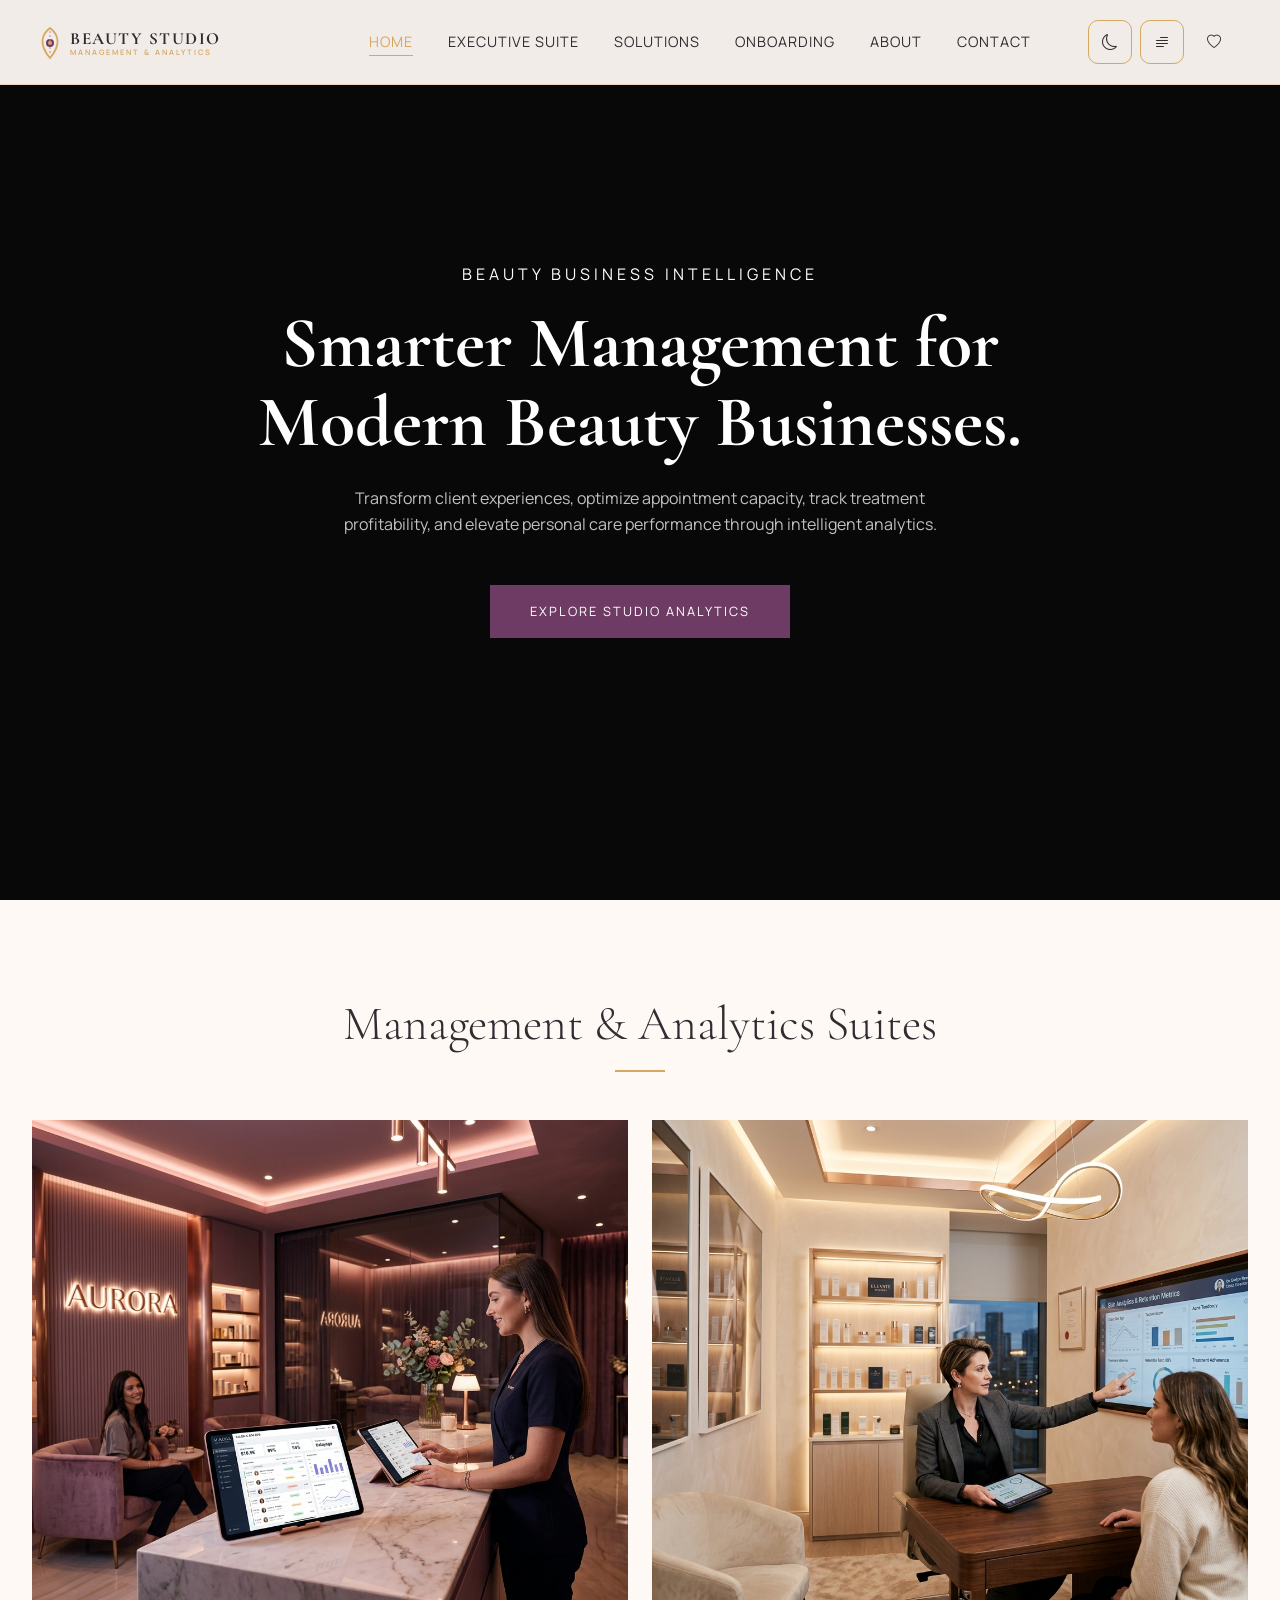
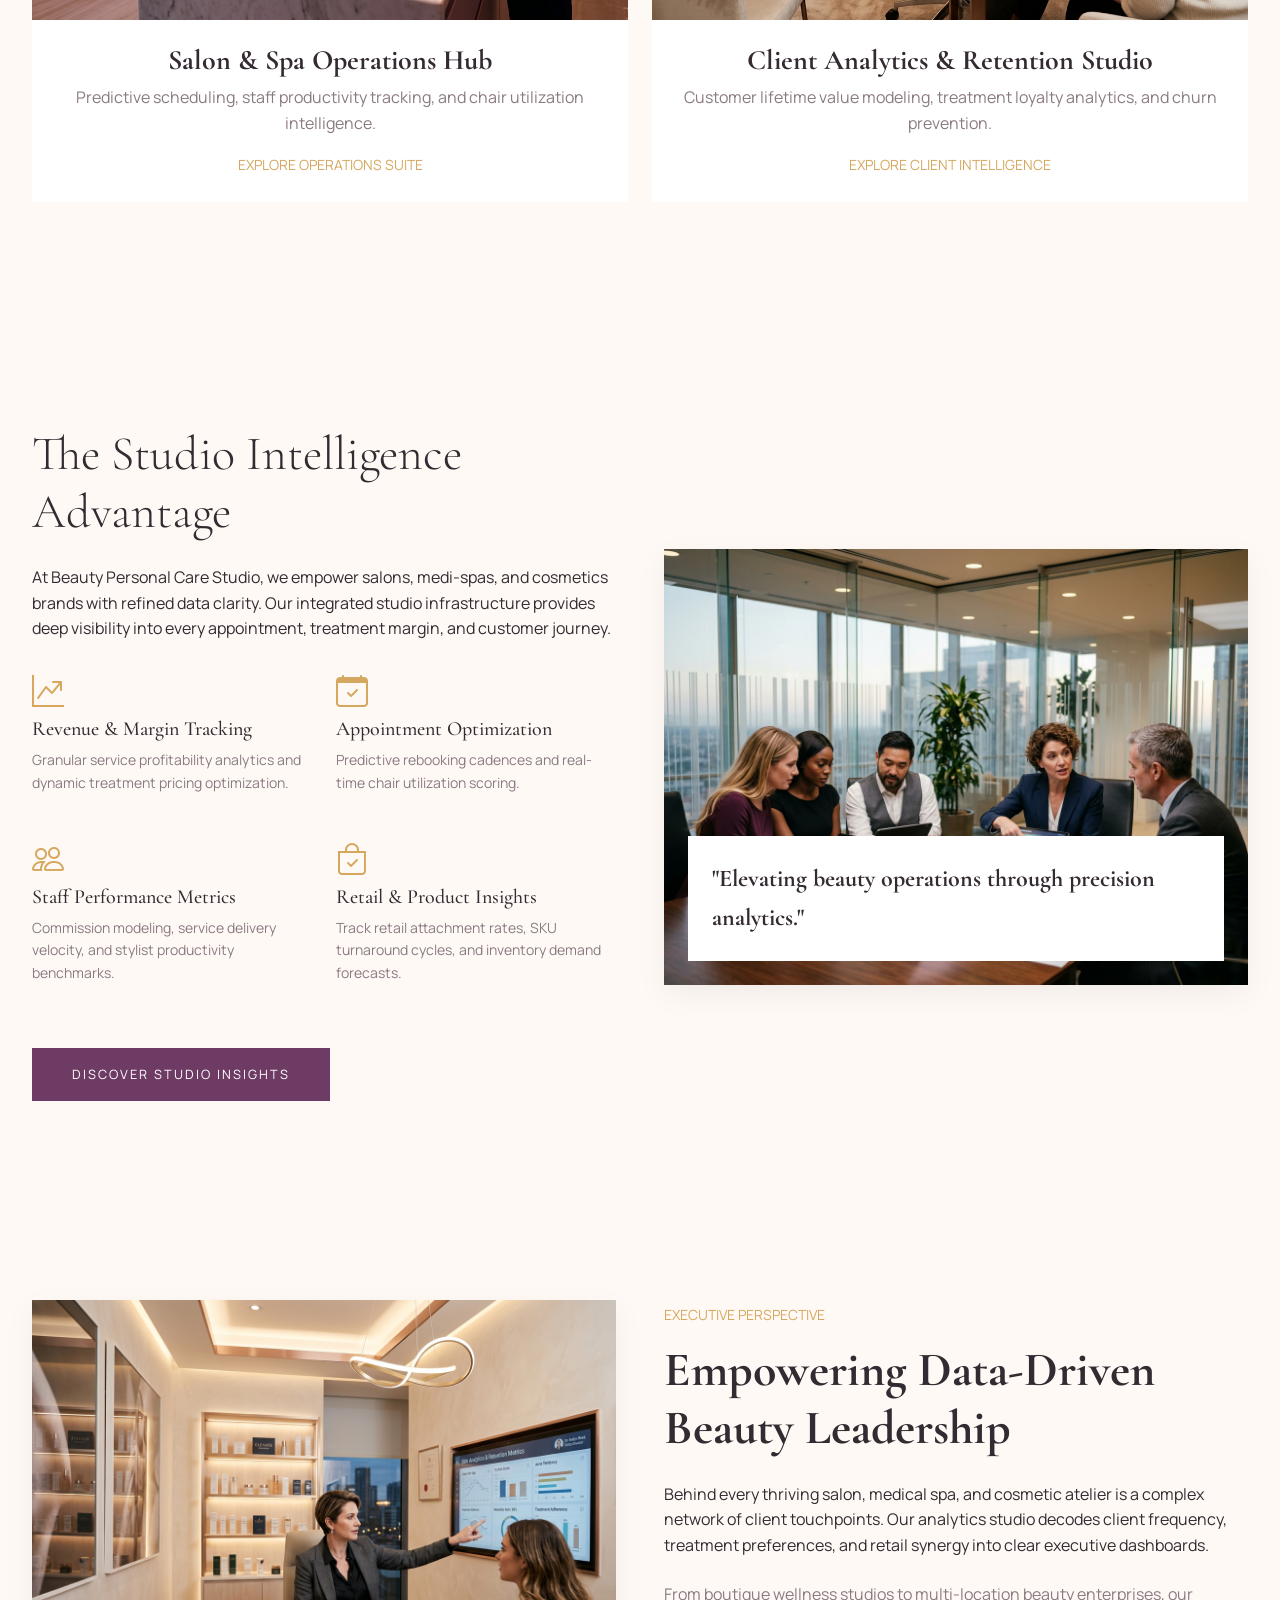
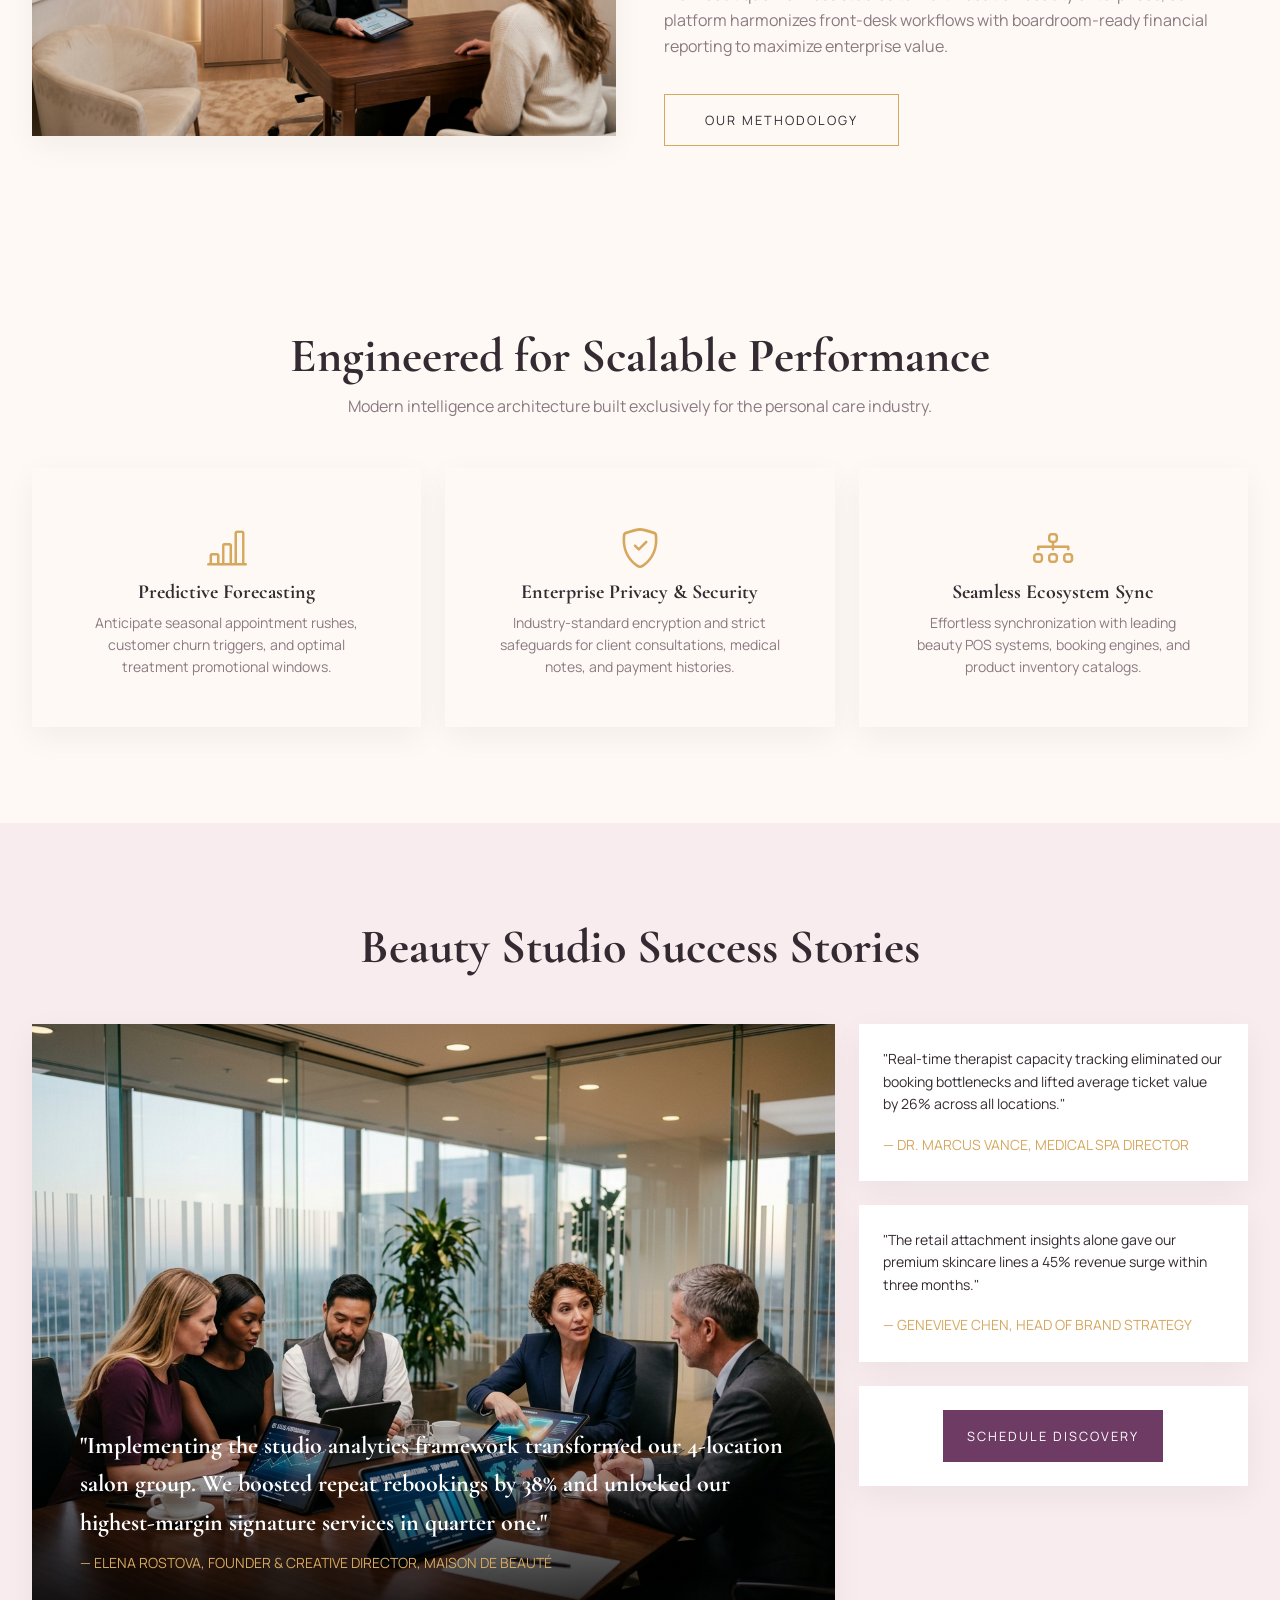
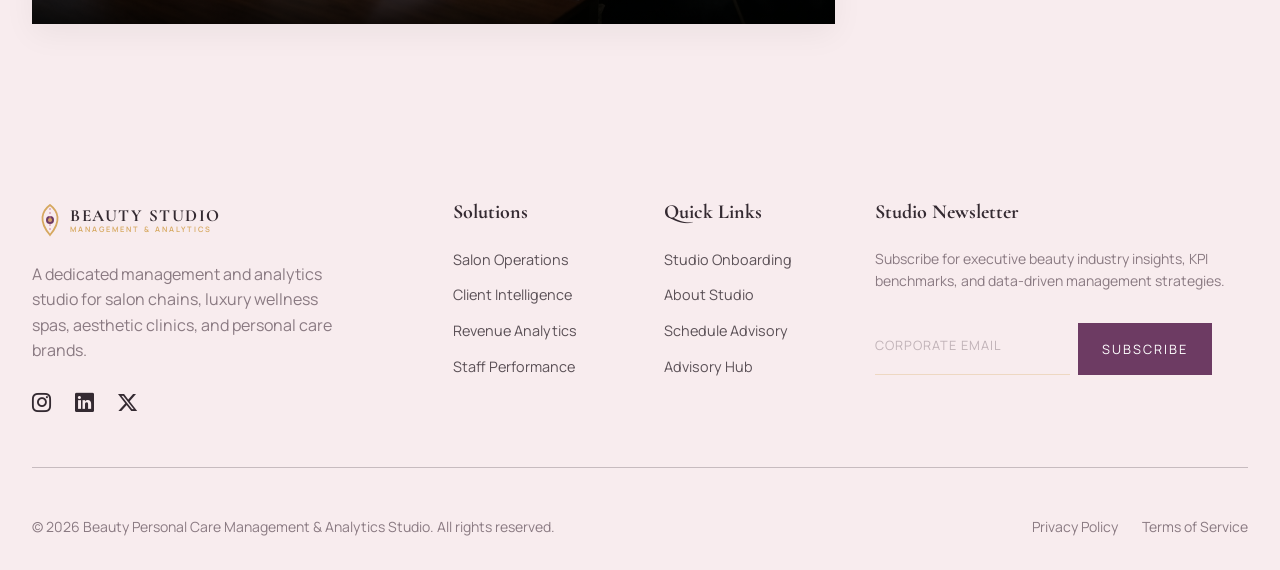
==== index.html @ 4b4c9e50 "Initial commit: Beauty Personal Care Management & Analytics Studio website" ====
<!DOCTYPE html>
<html lang="en">

<head>
    <meta charset="UTF-8">
    <meta name="viewport" content="width=device-width, initial-scale=1.0">
    <title>Beauty Personal Care Management & Analytics Studio | Enterprise Intelligence</title>
    <link rel="icon" type="image/svg+xml" href="images/favicon.svg">
    <meta name="description"
        content="Empowering salons, luxury spas, and personal care brands with real-time analytics, client retention insights, appointment intelligence, and business management.">

    <!-- Bootstrap 5 CDN -->
    <link href="https://cdn.jsdelivr.net/npm/bootstrap@5.3.0/dist/css/bootstrap.min.css" rel="stylesheet">
    <!-- Bootstrap Icons -->
    <link rel="stylesheet" href="https://cdn.jsdelivr.net/npm/bootstrap-icons@1.11.1/font/bootstrap-icons.css">
    <!-- Custom CSS -->
    <link rel="stylesheet" href="css/style.css">
</head>

<body data-theme="light">

    <!-- Header -->
    <nav class="navbar-luxury">
        <div class="container-custom d-flex justify-content-between align-items-center">
            <a href="index.html" class="brand-logo">
                <svg xmlns="http://www.w3.org/2000/svg" height="38" viewBox="0 0 280 38" fill="none" aria-label="Beauty Personal Care Management & Analytics Studio" style="display:inline-block;vertical-align:middle;"><g transform="translate(2,3)"><path d="M16 2 C24 8, 28 18, 16 32 C4 18, 8 8, 16 2 Z" fill="none" stroke="#D6A85F" stroke-width="1.8"/><circle cx="16" cy="17" r="4" fill="#6D3B63"/><circle cx="16" cy="17" r="2" fill="#D6A85F"/><line x1="16" y1="5" x2="16" y2="29" stroke="#C9829B" stroke-width="1" stroke-dasharray="2,2"/></g><text x="38" y="21" font-family="'Cormorant Garamond', Georgia, serif" font-size="17" font-weight="700" letter-spacing="1.5" fill="currentColor">BEAUTY STUDIO</text><text x="38" y="32" font-family="'Manrope', sans-serif" font-size="7.5" font-weight="600" letter-spacing="2" fill="#D6A85F">MANAGEMENT &amp; ANALYTICS</text></svg>
            </a>

            <div class="nav-links-desktop d-none d-lg-block">
                <a href="index.html" class="nav-link-custom active">Home</a>
                <a href="home2.html" class="nav-link-custom">Executive Suite</a>
                <a href="collections.html" class="nav-link-custom">Solutions</a>
                <a href="consignment.html" class="nav-link-custom">Onboarding</a>
                <a href="about.html" class="nav-link-custom">About</a>
                <a href="contact.html" class="nav-link-custom">Contact</a>
            </div>

            <div class="header-actions d-flex align-items-center">
                <button id="theme-toggle" class="btn border-0 p-2 me-2 d-none d-lg-inline-flex" aria-label="Toggle Theme">
                    <i class="bi bi-moon"></i>
                </button>
                <button id="rtl-toggle" class="btn border-0 p-2 me-2 d-none d-lg-inline-flex" aria-label="Toggle RTL">
                    <i class="bi bi-text-paragraph"></i>
                </button>
                <a href="#" class="nav-link-custom me-3 d-none d-lg-inline-flex"><i class="bi bi-heart"></i></a>
                <button id="hamburger-menu" class="btn border-0 p-0 d-lg-none" aria-label="Open Menu">
                    <i class="bi bi-list fs-3"></i>
                </button>
            </div>
        </div>
    </nav>

    <!-- Sidebar Menu (Mobile & Expanded) -->
    <div id="sidebar-overlay" class="sidebar-overlay"></div>
    <div id="sidebar-menu" class="sidebar-menu">
        <div id="sidebar-close" class="sidebar-close"><i class="bi bi-x-lg"></i></div>
        <nav class="d-flex flex-column gap-4">
            <a href="index.html" class="fs-4 luxury-heading">Home</a>
            <a href="home2.html" class="fs-4 luxury-heading">Executive Suite</a>
            <a href="collections.html" class="fs-4 luxury-heading">Solutions</a>
            <a href="consignment.html" class="fs-4 luxury-heading">Onboarding</a>
            <a href="about.html" class="fs-4 luxury-heading">Our Story</a>
            <a href="contact.html" class="fs-4 luxury-heading">Contact</a>
        </nav>
        <div class="sidebar-utilities d-flex align-items-center gap-3 mt-4 pt-4">
            <button class="btn theme-toggle-btn d-inline-flex align-items-center gap-2" aria-label="Toggle Theme">
                <i class="bi bi-moon"></i>
                <span class="theme-label">Dark Mode</span>
            </button>
            <button class="btn rtl-toggle-btn d-inline-flex align-items-center gap-2" aria-label="Toggle RTL">
                <i class="bi bi-text-paragraph"></i>
                <span class="rtl-label">RTL</span>
            </button>
        </div>
    </div>

    <!-- Hero Section -->
    <header class="hero hero-full-image" style="background-image: url('https://images.unsplash.com/photo-1560066984-138dadb4c035?auto=format&fit=crop&w=1600&q=80'); background-size: cover !important; background-position: center center !important; background-repeat: no-repeat !important;">
        <div class="hero-overlay"></div>
        <div class="hero-content container">
            <span class="text-white text-uppercase letter-spacing-2 mb-3 d-block" style="letter-spacing: 4px;">Beauty Business Intelligence</span>
            <h1 class="text-white">Smarter Management for Modern Beauty Businesses.</h1>
            <p class="text-white opacity-75 mb-5 mx-auto" style="max-width: 650px;">Transform client experiences, optimize appointment capacity, track treatment profitability, and elevate personal care performance through intelligent analytics.</p>
            <div class="d-flex flex-column flex-md-row justify-content-center gap-3">
                <a href="collections.html" class="btn-gold">Explore Studio Analytics</a>
            </div>
        </div>
    </header>

    <!-- Featured Collections / Management Modules -->
    <section class="py-5 bg-ivory">
        <div class="container-custom py-5">
            <div class="text-center mb-5">
                <h2 class="display-5 mb-3">Management & Analytics Suites</h2>
                <div class="accent-line mx-auto" style="width: 50px; height: 2px; background: var(--accent-gold);">
                </div>
            </div>

            <div class="row g-4">
                <div class="col-md-6">
                    <div class="product-card">
                        <img src="images/collection_bridal.png" alt="Salon and Spa Operations">
                        <div class="product-info">
                            <h3>Salon & Spa Operations Hub</h3>
                            <p class="text-muted">Predictive scheduling, staff productivity tracking, and chair utilization intelligence.</p>
                            <a href="collections.html?category=operations"
                                class="text-gold text-uppercase letter-spacing-1 small">Explore Operations Suite</a>
                        </div>
                    </div>
                </div>
                <div class="col-md-6">
                    <div class="product-card">
                        <img src="images/collection_formal.png" alt="Customer Insights and Retention">
                        <div class="product-info">
                            <h3>Client Analytics & Retention Studio</h3>
                            <p class="text-muted">Customer lifetime value modeling, treatment loyalty analytics, and churn prevention.</p>
                            <a href="collections.html?category=analytics"
                                class="text-gold text-uppercase letter-spacing-1 small">Explore Client Intelligence</a>
                        </div>
                    </div>
                </div>
            </div>
        </div>
    </section>

    <!-- Why Choose Us / The Studio Advantage -->
    <section class="py-5">
        <div class="container-custom py-5">
            <div class="row align-items-center g-5">
                <div class="col-lg-6">
                    <h2 class="display-5 mb-4">The Studio Intelligence Advantage</h2>
                    <p class="mb-4">At Beauty Personal Care Studio, we empower salons, medi-spas, and cosmetics brands with refined data clarity. Our integrated studio infrastructure provides deep visibility into every appointment, treatment margin, and customer journey.</p>
                    <div class="row g-4">
                        <div class="col-md-6">
                            <i class="bi bi-graph-up-arrow text-gold fs-2 mb-2"></i>
                            <h4 class="h5">Revenue & Margin Tracking</h4>
                            <p class="small text-muted">Granular service profitability analytics and dynamic treatment pricing optimization.</p>
                        </div>
                        <div class="col-md-6">
                            <i class="bi bi-calendar-check text-gold fs-2 mb-2"></i>
                            <h4 class="h5">Appointment Optimization</h4>
                            <p class="small text-muted">Predictive rebooking cadences and real-time chair utilization scoring.</p>
                        </div>
                        <div class="col-md-6">
                            <i class="bi bi-people text-gold fs-2 mb-2"></i>
                            <h4 class="h5">Staff Performance Metrics</h4>
                            <p class="small text-muted">Commission modeling, service delivery velocity, and stylist productivity benchmarks.</p>
                        </div>
                        <div class="col-md-6">
                            <i class="bi bi-bag-check text-gold fs-2 mb-2"></i>
                            <h4 class="h5">Retail & Product Insights</h4>
                            <p class="small text-muted">Track retail attachment rates, SKU turnaround cycles, and inventory demand forecasts.</p>
                        </div>
                    </div>
                    <a href="about.html" class="btn-gold mt-5">Discover Studio Insights</a>
                </div>
                <div class="col-lg-6">
                    <div class="position-relative">
                        <img src="images/consignment_process.png" alt="Studio Intelligence Experience"
                            class="img-fluid luxury-shadow">
                        <div class="position-absolute bottom-0 end-0 bg-white p-4 d-block m-4 luxury-shadow"
                            style="background: var(--card-bg) !important;">
                            <p class="luxury-heading mb-0 fs-4">"Elevating beauty operations through precision analytics."</p>
                        </div>
                    </div>
                </div>
            </div>
        </div>
    </section>

    <!-- Atelier Vision / Executive Perspective -->
    <section class="py-5 bg-ivory">
        <div class="container-custom py-5">
            <div class="row align-items-center g-5 flex-row-reverse">
                <div class="col-lg-6">
                    <span class="text-gold text-uppercase letter-spacing-2 small mb-3 d-block">Executive Perspective</span>
                    <h2 class="display-5 luxury-heading mb-4">Empowering Data-Driven Beauty Leadership</h2>
                    <p class="mb-4">Behind every thriving salon, medical spa, and cosmetic atelier is a complex network of client touchpoints. Our analytics studio decodes client frequency, treatment preferences, and retail synergy into clear executive dashboards.</p>
                    <p class="text-muted mb-5">From boutique wellness studios to multi-location beauty enterprises, our platform harmonizes front-desk workflows with boardroom-ready financial reporting to maximize enterprise value.</p>
                    <a href="about.html" class="btn-outline">Our Methodology</a>
                </div>
                <div class="col-lg-6">
                    <img src="images/collection_formal.png" alt="Beauty Studio Executive Perspective & Diagnostics" class="img-fluid luxury-shadow">
                </div>
            </div>
        </div>
    </section>

    <!-- Sustainable Couture / Performance Architecture -->
    <section class="py-5">
        <div class="container-custom py-5">
            <div class="text-center mb-5">
                <h2 class="display-5 luxury-heading">Engineered for Scalable Performance</h2>
                <p class="text-muted">Modern intelligence architecture built exclusively for the personal care industry.</p>
            </div>
            <div class="row g-4">
                <div class="col-md-4">
                    <div class="p-5 border-color text-center h-100 luxury-shadow">
                        <i class="bi bi-bar-chart-line fs-1 text-gold mb-4"></i>
                        <h4 class="h5 luxury-heading">Predictive Forecasting</h4>
                        <p class="small text-muted mb-0">Anticipate seasonal appointment rushes, customer churn triggers, and optimal treatment promotional windows.</p>
                    </div>
                </div>
                <div class="col-md-4">
                    <div class="p-5 border-color text-center h-100 luxury-shadow">
                        <i class="bi bi-shield-check fs-1 text-gold mb-4"></i>
                        <h4 class="h5 luxury-heading">Enterprise Privacy & Security</h4>
                        <p class="small text-muted mb-0">Industry-standard encryption and strict safeguards for client consultations, medical notes, and payment histories.</p>
                    </div>
                </div>
                <div class="col-md-4">
                    <div class="p-5 border-color text-center h-100 luxury-shadow">
                        <i class="bi bi-diagram-3 fs-1 text-gold mb-4"></i>
                        <h4 class="h5 luxury-heading">Seamless Ecosystem Sync</h4>
                        <p class="small text-muted mb-0">Effortless synchronization with leading beauty POS systems, booking engines, and product inventory catalogs.</p>
                    </div>
                </div>
            </div>
        </div>
    </section>

    <!-- Modern Stories / Client Testimonials -->
    <section class="py-5 bg-secondary-subtle" style="background: var(--secondary-bg) !important;">
        <div class="container-custom py-5">
            <h2 class="display-5 luxury-heading text-center mb-5">Beauty Studio Success Stories</h2>
            <div class="row g-4 align-items-stretch">
                <div class="col-lg-8">
                    <div class="h-100 p-0 overflow-hidden luxury-shadow position-relative" style="min-height: 400px;">
                        <img src="images/consignment_process.png" alt="Studio Client Success"
                            class="img-fluid w-100 h-100 object-fit-cover shadow-lg">
                        <div class="position-absolute bottom-0 start-0 p-5 w-100"
                            style="background: linear-gradient(transparent, rgba(0,0,0,0.88));">
                            <p class="text-white mb-2 fs-4 luxury-heading">"Implementing the studio analytics framework transformed our 4-location salon group. We boosted repeat rebookings by 38% and unlocked our highest-margin signature services in quarter one."</p>
                            <span class="text-gold text-uppercase small">— Elena Rostova, Founder &amp; Creative Director, Maison de Beauté</span>
                        </div>
                    </div>
                </div>
                <div class="col-lg-4">
                    <div class="d-flex flex-column gap-4 h-100">
                        <div class="p-4 bg-white luxury-shadow" style="background: var(--card-bg) !important;">
                            <p class="small italic mb-3">"Real-time therapist capacity tracking eliminated our booking bottlenecks and lifted average ticket value by 26% across all locations."</p>
                            <span class="text-gold small text-uppercase">— Dr. Marcus Vance, Medical Spa Director</span>
                        </div>
                        <div class="p-4 bg-white luxury-shadow" style="background: var(--card-bg) !important;">
                            <p class="small italic mb-3">"The retail attachment insights alone gave our premium skincare lines a 45% revenue surge within three months."</p>
                            <span class="text-gold small text-uppercase">— Genevieve Chen, Head of Brand Strategy</span>
                        </div>
                        <div class="p-4 bg-white luxury-shadow d-flex align-items-center justify-content-center text-center"
                            style="background: var(--card-bg) !important;">
                            <a href="contact.html" class="btn-gold px-4">Schedule Discovery</a>
                        </div>
                    </div>
                </div>
            </div>
        </div>
    </section>

    <!-- Footer -->
    <footer>
        <div class="container-custom">
            <div class="row g-5">
                <div class="col-lg-4">
                    <a href="index.html" class="brand-logo mb-4">
                        <svg xmlns="http://www.w3.org/2000/svg" height="38" viewBox="0 0 280 38" fill="none" aria-label="Beauty Personal Care Management & Analytics Studio" style="display:inline-block;vertical-align:middle;"><g transform="translate(2,3)"><path d="M16 2 C24 8, 28 18, 16 32 C4 18, 8 8, 16 2 Z" fill="none" stroke="#D6A85F" stroke-width="1.8"/><circle cx="16" cy="17" r="4" fill="#6D3B63"/><circle cx="16" cy="17" r="2" fill="#D6A85F"/><line x1="16" y1="5" x2="16" y2="29" stroke="#C9829B" stroke-width="1" stroke-dasharray="2,2"/></g><text x="38" y="21" font-family="'Cormorant Garamond', Georgia, serif" font-size="17" font-weight="700" letter-spacing="1.5" fill="currentColor">BEAUTY STUDIO</text><text x="38" y="32" font-family="'Manrope', sans-serif" font-size="7.5" font-weight="600" letter-spacing="2" fill="#D6A85F">MANAGEMENT &amp; ANALYTICS</text></svg>
                    </a>
                    <p class="text-muted pe-lg-5">A dedicated management and analytics studio for salon chains, luxury wellness spas, aesthetic clinics, and personal care brands.</p>
                    <div class="d-flex mt-4">
                        <a href="#" class="social-icon"><i class="bi bi-instagram"></i></a>
                        <a href="#" class="social-icon"><i class="bi bi-linkedin"></i></a>
                        <a href="#" class="social-icon"><i class="bi bi-twitter-x"></i></a>
                    </div>
                </div>
                <div class="col-md-4 col-lg-2">
                    <h5 class="luxury-heading mb-4">Solutions</h5>
                    <a href="collections.html" class="footer-link">Salon Operations</a>
                    <a href="collections.html" class="footer-link">Client Intelligence</a>
                    <a href="collections.html" class="footer-link">Revenue Analytics</a>
                    <a href="collections.html" class="footer-link">Staff Performance</a>
                </div>
                <div class="col-md-4 col-lg-2">
                    <h5 class="luxury-heading mb-4">Quick Links</h5>
                    <a href="consignment.html" class="footer-link">Studio Onboarding</a>
                    <a href="about.html" class="footer-link">About Studio</a>
                    <a href="contact.html" class="footer-link">Schedule Advisory</a>
                    <a href="contact.html" class="footer-link">Advisory Hub</a>
                </div>
                <div class="col-md-4 col-lg-4">
                    <h5 class="luxury-heading mb-4">Studio Newsletter</h5>
                    <p class="small text-muted mb-4">Subscribe for executive beauty industry insights, KPI benchmarks, and data-driven management strategies.</p>
                    <div class="d-flex">
                        <input type="email" class="form-control-luxury me-2" placeholder="Corporate Email">
                        <button class="btn-gold px-4">Subscribe</button>
                    </div>
                </div>
            </div>
            <hr class="my-5 opacity-10">
            <div class="d-flex flex-column flex-md-row justify-content-between align-items-center gap-3">
                <p class="small text-muted mb-0">&copy; 2026 Beauty Personal Care Management &amp; Analytics Studio. All rights reserved.</p>
                <div class="d-flex gap-4">
                    <a href="#" class="small text-muted">Privacy Policy</a>
                    <a href="#" class="small text-muted">Terms of Service</a>
                </div>
            </div>
        </div>
    </footer>

    <!-- Scripts -->
    <script src="https://cdn.jsdelivr.net/npm/bootstrap@5.3.0/dist/js/bootstrap.bundle.min.js"></script>
    <script src="js/main.js"></script>
</body>

</html>
---- css/style.css ----
/* 
    Beauty Personal Care Management & Analytics Studio
    Design Style: Luxury, Elegant, Editorial Data & Business Intelligence
*/

@import url('https://fonts.googleapis.com/css2?family=Cormorant+Garamond:ital,wght@0,300;0,400;0,500;0,600;0,700;1,300;1,400;1,600&family=Manrope:wght@300;400;500;600;700;800&display=swap');

:root {
    /* Light Mode Tokens */
    --primary-bg: #FFF9F6;
    --secondary-bg: #F8ECEE;
    --primary-plum: #6D3B63;
    --secondary-rose: #C9829B;
    --accent-gold: #D6A85F;
    --accent-nude: #C9829B;
    --text-main: #342A31;
    --text-muted: #8A7A82;
    --header-bg: rgba(255, 249, 246, 0.95);
    --border-color: rgba(214, 168, 95, 0.3);
    --btn-text: #FFFFFF;
    --card-bg: #FFFFFF;

    /* Typography */
    --font-heading: 'Cormorant Garamond', Georgia, serif;
    --font-body: 'Manrope', -apple-system, BlinkMacSystemFont, 'Segoe UI', Roboto, sans-serif;
    --font-alt: 'Cormorant Garamond', Georgia, serif;

    /* Transitions */
    --transition-smooth: all 0.4s cubic-bezier(0.165, 0.84, 0.44, 1);
}

[data-theme="dark"] {
    /* Dark Mode Tokens */
    --primary-bg: #241B22;
    --secondary-bg: #2E222B;
    --primary-plum: #C9829B;
    --secondary-rose: #E5A3B9;
    --accent-gold: #D6A85F;
    --accent-nude: #522F45;
    --text-main: #FFF9F6;
    --text-muted: #B8A8B0;
    --header-bg: rgba(36, 27, 34, 0.95);
    --border-color: rgba(214, 168, 95, 0.3);
    --btn-text: #241B22;
    --card-bg: #2D222A;
}

* {
    margin: 0;
    padding: 0;
    box-sizing: border-box;
}

body {
    font-family: var(--font-body);
    background-color: var(--primary-bg);
    color: var(--text-main);
    line-height: 1.6;
    transition: var(--transition-smooth);
    overflow-x: hidden;
}

h1,
h2,
h3,
h4,
.luxury-heading {
    font-family: var(--font-heading);
    font-weight: 700;
}

p,
.lead {
    font-weight: 400;
    color: var(--text-main);
}

.text-muted {
    color: var(--text-muted) !important;
    opacity: 1 !important;
}

h1,
h2,
h3,
h4,
h5,
h6,
.luxury-heading {
    color: var(--text-main);
}

a {
    text-decoration: none;
    color: inherit;
    transition: var(--transition-smooth);
}

/* --- Layout Components --- */

.container-custom {
    max-width: 1400px;
    margin: 0 auto;
    padding: 0 2rem;
}

/* Header & Navbar */
.navbar-luxury {
    position: fixed;
    top: 0;
    width: 100%;
    z-index: 1000;
    background: var(--header-bg);
    backdrop-filter: blur(10px);
    border-bottom: 1px solid var(--border-color);
    padding: 1.25rem 0;
    transition: var(--transition-smooth);
    --header-control-size: 44px;
    --header-control-radius: 10px;
}

.brand-logo {
    font-family: var(--font-heading);
    font-size: 1.5rem;
    letter-spacing: 2px;
    text-transform: uppercase;
    font-weight: 700;
    display: flex;
    align-items: center;
}

/* Keep navbar logo fully visible during nearby button interactions */
.navbar-luxury .brand-logo,
.navbar-luxury .brand-logo:hover,
.navbar-luxury .brand-logo:focus,
.navbar-luxury .brand-logo:active,
.navbar-luxury .brand-logo svg {
    opacity: 1 !important;
}

.logo-img {
    height: 40px;
    width: auto;
    object-fit: contain;
    transition: var(--transition-smooth);
}

.brand-logo:hover .logo-img {
    transform: scale(1.1);
}

.nav-link-custom {
    font-size: 0.9rem;
    text-transform: uppercase;
    letter-spacing: 1px;
    margin: 0 1rem;
    position: relative;
}

.nav-link-custom::after {
    content: '';
    position: absolute;
    bottom: -5px;
    left: 0;
    width: 0;
    height: 1px;
    background: var(--accent-gold);
    transition: var(--transition-smooth);
}

.nav-link-custom:hover::after {
    width: 100%;
}

.nav-link-custom.active {
    color: var(--accent-gold);
}

.nav-link-custom.active::after {
    width: 100%;
}

/* Ensure navbar utility toggles remain visible in both themes */
.navbar-luxury #theme-toggle,
.navbar-luxury #rtl-toggle {
    width: var(--header-control-size);
    height: var(--header-control-size);
    padding: 0 !important;
    display: inline-flex;
    align-items: center;
    justify-content: center;
    border: 1px solid var(--accent-gold) !important;
    border-radius: var(--header-control-radius);
    background: transparent;
    color: var(--text-main);
}

.navbar-luxury .header-actions > a.nav-link-custom {
    width: var(--header-control-size);
    height: var(--header-control-size);
    margin: 0 0.75rem 0 0 !important;
    display: inline-flex;
    align-items: center;
    justify-content: center;
    border-radius: var(--header-control-radius);
}

[dir="rtl"] .navbar-luxury .header-actions > a.nav-link-custom {
    margin: 0 0 0 0.75rem !important;
}

[dir="rtl"] .navbar-luxury .brand-logo {
    justify-content: flex-end;
    text-align: right;
    direction: ltr;
    unicode-bidi: isolate;
}

[dir="rtl"] .navbar-luxury .brand-logo svg {
    direction: ltr;
    unicode-bidi: isolate;
}

.navbar-luxury #theme-toggle:hover,
.navbar-luxury #rtl-toggle:hover {
    background: var(--accent-gold);
    color: var(--btn-text);
}

.navbar-luxury #theme-toggle:focus,
.navbar-luxury #theme-toggle:focus-visible,
.navbar-luxury #theme-toggle:active {
    box-shadow: none;
    background: var(--accent-gold);
    color: var(--btn-text);
}

.navbar-luxury #rtl-toggle:focus {
    box-shadow: none;
    color: var(--accent-gold);
}

/* Sidebar Menu */
.sidebar-overlay {
    position: fixed;
    top: 0;
    left: 0;
    width: 100%;
    height: 100%;
    background: rgba(0, 0, 0, 0.5);
    z-index: 1001;
    opacity: 0;
    visibility: hidden;
    transition: var(--transition-smooth);
}

/* --- Refined Components --- */

#hamburger-menu {
    color: var(--text-main) !important;
    background: transparent;
    cursor: pointer;
    line-height: 1;
}

.sidebar-close {
    color: var(--text-main);
    cursor: pointer;
    align-self: flex-end;
    font-size: 1.25rem;
    margin-bottom: 2rem;
    transition: var(--transition-smooth);
}

.sidebar-close:hover {
    color: var(--accent-gold);
}

.sidebar-menu {
    position: fixed;
    top: 0;
    right: -100%;
    width: 350px;
    height: 100vh;
    background: var(--primary-bg);
    z-index: 1002;
    padding: 3rem;
    transition: all 0.5s cubic-bezier(0.77, 0, 0.175, 1);
    display: flex;
    flex-direction: column;
    box-shadow: -10px 0 30px rgba(0, 0, 0, 0.05);
}

[data-theme="dark"] .sidebar-menu {
    background: rgba(15, 15, 16, 0.98);
    backdrop-filter: blur(15px);
}

.sidebar-overlay.active {
    opacity: 1;
    visibility: visible;
}

.sidebar-menu.active {
    right: 0;
}

.sidebar-utilities {
    border-top: 1px solid rgba(214, 168, 95, 0.25) !important;
}

.sidebar-utilities .theme-toggle-btn,
.sidebar-utilities .rtl-toggle-btn {
    background: transparent;
    color: var(--text-main);
    border: 1px solid var(--accent-gold) !important;
    border-radius: var(--header-control-radius);
    padding: 0.55rem 0.95rem;
    font-size: 0.85rem;
    font-weight: 500;
    cursor: pointer;
    transition: var(--transition-smooth);
}

.sidebar-utilities .theme-toggle-btn:hover,
.sidebar-utilities .rtl-toggle-btn:hover {
    background: var(--accent-gold);
    color: var(--btn-text);
}

.btn-gold {
    background: var(--primary-plum);
    color: var(--btn-text) !important;
    padding: 1rem 2.5rem;
    text-transform: uppercase;
    letter-spacing: 2px;
    font-size: 0.8rem;
    border: none;
    border-radius: 0;
    position: relative;
    overflow: hidden;
    transition: var(--transition-smooth);
    display: inline-block;
    text-align: center;
}

.btn-gold::before {
    content: '';
    position: absolute;
    top: 0;
    left: -100%;
    width: 100%;
    height: 100%;
    background: rgba(255, 255, 255, 0.15);
    transition: var(--transition-smooth);
}

.btn-gold:hover::before {
    left: 0;
}

.btn-gold:hover {
    background: var(--accent-gold);
    color: #241B22 !important;
}

[data-theme="dark"] .btn-gold {
    background: var(--primary-plum);
    color: #241B22 !important;
}

[data-theme="dark"] .btn-gold:hover {
    background: var(--accent-gold);
    color: #241B22 !important;
}

/* --- Home 2 Specific Sections --- */

/* Editorial Ribbon */
.editorial-ribbon {
    background: var(--text-main);
    color: var(--primary-bg);
    padding: 2.5rem 0;
    overflow: hidden;
}

.marquee-container {
    display: flex;
    white-space: nowrap;
    animation: marquee 30s linear infinite;
}

.marquee-item {
    font-family: var(--font-heading);
    font-size: 1.2rem;
    text-transform: uppercase;
    letter-spacing: 5px;
    margin: 0 4rem;
    opacity: 0.6;
}

@keyframes marquee {
    0% {
        transform: translateX(0);
    }

    100% {
        transform: translateX(-50%);
    }
}

/* Split Screen Hero */
.hero-split {
    display: flex;
    height: 100vh;
    background: var(--primary-bg);
}

.hero-split-image {
    flex: 1;
    background-size: cover;
    background-position: center;
}

.hero-split-content {
    flex: 1;
    display: flex;
    flex-direction: column;
    justify-content: center;
    padding: 5rem;
    background: var(--secondary-bg);
}

/* Vault Cards */
.vault-card {
    border: 1px solid var(--accent-gold);
    padding: 2.5rem;
    transition: var(--transition-smooth);
    text-align: center;
}

.vault-card:hover {
    background: var(--accent-gold);
    color: var(--btn-text);
}

.vault-card:hover p {
    color: var(--btn-text) !important;
}

/* Stories / Testimonials */
.story-wrapper {
    position: relative;
    padding-bottom: 4rem;
}

.story-quote {
    font-family: var(--font-alt);
    font-style: italic;
    font-size: 1.8rem;
    line-height: 1.4;
    margin-bottom: 2rem;
}

/* Service Spotlight Icons */
.service-icon-box {
    border: 1px solid var(--border-color);
    padding: 3rem;
    transition: var(--transition-smooth);
    height: 100%;
}

.service-icon-box:hover {
    border-color: var(--accent-gold);
    transform: translateY(-5px);
}

@media (max-width: 991px) {
    .hero-split {
        flex-direction: column;
        height: auto;
    }

    .hero-split-image {
        width: 100%;
        height: 70vh;
        min-height: 450px;
        background-size: cover !important;
        background-position: center top !important;
    }

    .hero-split-content {
        padding: 3rem 1.5rem;
    }
}

@media (max-width: 767px) {
    .hero-split-image {
        background-size: contain !important;
        background-repeat: no-repeat !important;
        height: 120vw;
        min-height: 400px;
    }
}

@media (min-width: 768px) and (max-width: 991px) {
    .hero-split-image {
        background-size: contain !important;
        background-repeat: no-repeat !important;
        background-position: center !important;
    }
}

/* Form refinement */
.form-control-luxury::placeholder {
    color: var(--text-muted);
    opacity: 0.5;
    font-size: 0.8rem;
    text-transform: uppercase;
    letter-spacing: 1px;
}

/* Accessibility: Focus States */
.btn:focus,
.form-control:focus,
a:focus {
    outline: 2px solid var(--accent-gold);
    outline-offset: 3px;
}

/* Prevent horizontal scroll on small devices */
html,
body {
    max-width: 100%;
    overflow-x: hidden;
}

/* Image Hover Zoom */
.product-card .img-container {
    overflow: hidden;
}

.product-card .img-container img {
    transition: transform 0.8s cubic-bezier(0.165, 0.84, 0.44, 1);
}

.product-card:hover .img-container img {
    transform: scale(1.1);
}

.btn-outline {
    border: 1px solid var(--accent-gold);
    color: var(--text-main);
    padding: 1rem 2.5rem;
    text-transform: uppercase;
    letter-spacing: 2px;
    font-size: 0.8rem;
    background: transparent;
    transition: var(--transition-smooth);
}

.btn-outline:hover {
    background: var(--accent-gold);
    color: var(--btn-text);
}

/* Hero Section */
.hero {
    height: 100vh;
    display: flex;
    align-items: center;
    justify-content: center;
    text-align: center;
    position: relative;
    background-size: cover;
    background-position: center;
    color: #fff;
}

.hero-full-image {
    background-size: contain !important;
    background-repeat: no-repeat !important;
    background-position: center center !important;
    background-color: #111;
}

.hero-overlay {
    position: absolute;
    top: 0;
    left: 0;
    width: 100%;
    height: 100%;
    background: rgba(0, 0, 0, 0.55);
}

.hero-content {
    position: relative;
    z-index: 1;
    max-width: 800px;
}

.hero-content h1 {
    font-size: 4.5rem;
    margin-bottom: 1.5rem;
    line-height: 1.1;
    animation: fadeInUp 1s ease forwards;
}

/* Card Styles */
.product-card {
    background: var(--card-bg);
    border: none;
    border-radius: 0;
    overflow: hidden;
    transition: var(--transition-smooth);
    margin-bottom: 2rem;
}

.product-card:hover {
    transform: translateY(-10px);
    box-shadow: 0 20px 40px rgba(0, 0, 0, 0.1);
}

.product-card img {
    width: 100%;
    height: 500px;
    object-fit: cover;
    transition: var(--transition-smooth);
}

.product-card:hover img {
    transform: scale(1.05);
}

.product-info {
    padding: 1.5rem;
    text-align: center;
}

/* Footer & Hover Effects */
footer {
    background: var(--secondary-bg);
    padding: 5rem 0 2rem;
    color: var(--text-main);
}

.footer-link {
    display: block;
    margin-bottom: 0.8rem;
    font-size: 0.9rem;
    opacity: 0.8;
}

.footer-link:hover {
    opacity: 1;
    color: var(--accent-gold);
    padding-left: 5px;
}

.social-icon {
    font-size: 1.2rem;
    margin-right: 1.5rem;
    transition: var(--transition-smooth);
}

.social-icon:hover {
    color: var(--accent-gold);
    text-shadow: 0 0 10px var(--accent-gold);
}

/* Footer newsletter input alignment */
footer .col-md-4.col-lg-4>.d-flex {
    align-items: flex-end;
}

footer .col-md-4.col-lg-4>.d-flex .form-control-luxury {
    margin-bottom: 0;
}

/* Responsive Grid Fixes */
@media (max-width: 1024px) {
    .hero-content h1 {
        font-size: 3.5rem;
    }

    .nav-links-desktop {
        display: none !important;
    }

    #hamburger-menu {
        display: inline-flex !important;
    }
}

/* Home2: Platinum Vault tablet alignment fixes */
@media (min-width: 768px) and (max-width: 1024px) {
    .platinum-vault-section .row.align-items-end {
        row-gap: 1rem;
    }

    .platinum-vault-section .text-lg-end {
        text-align: left !important;
    }

    .platinum-vault-section .platinum-vault-grid .col-md-4 {
        flex: 0 0 50%;
        max-width: 50%;
        display: flex;
    }

    .platinum-vault-section .platinum-vault-grid .col-md-4:last-child {
        margin-left: auto;
        margin-right: auto;
    }

    .platinum-vault-section .vault-card {
        width: 100%;
        min-height: 100%;
        padding: 2rem 1.5rem;
        display: flex;
        flex-direction: column;
        align-items: center;
        text-align: center;
    }

    .platinum-vault-section .vault-card .text-muted {
        margin-bottom: 1.5rem !important;
    }

    .platinum-vault-section .vault-card .btn-outline {
        margin-top: auto;
        min-width: 130px;
        display: inline-flex;
        justify-content: center;
    }
}

@media (max-width: 768px) {
    .container-custom {
        padding: 0 1.5rem;
    }

    .navbar-luxury {
        --header-control-size: 38px;
    }

    .hero-content h1 {
        font-size: 2.5rem;
    }

    .sidebar-menu {
        width: 100%;
    }

    .navbar-luxury .brand-logo {
        white-space: nowrap;
        font-size: 1rem;
        letter-spacing: 1px;
    }

    .navbar-luxury .logo-img {
        height: 30px;
    }

    .navbar-luxury .header-actions {
        display: flex;
        align-items: center;
        gap: 0.35rem;
        flex-shrink: 0;
    }

    .navbar-luxury .header-actions > * {
        margin-right: 0 !important;
    }

    .navbar-luxury #theme-toggle,
    .navbar-luxury #rtl-toggle,
    .navbar-luxury #hamburger-menu {
        width: 38px;
        height: 38px;
    }

    .navbar-luxury #hamburger-menu {
        display: inline-flex !important;
        align-items: center;
        justify-content: center;
        border: 1px solid var(--accent-gold) !important;
        border-radius: var(--header-control-radius);
        color: var(--text-main);
        background: transparent;
    }

    .navbar-luxury .header-actions > a.nav-link-custom.me-3 {
        display: none;
    }

    footer .col-md-4.col-lg-4>.d-flex {
        gap: 0.75rem;
        align-items: flex-end;
    }

    footer .col-md-4.col-lg-4>.d-flex .form-control-luxury {
        flex: 1 1 auto;
        min-width: 0;
        margin-right: 0 !important;
        margin-bottom: 0;
    }

    footer .col-md-4.col-lg-4>.d-flex .btn-gold {
        flex: 0 0 auto;
        white-space: nowrap;
        padding: 0.95rem 1rem;
        letter-spacing: 1px;
    }

    .consignment-process-section {
        padding-bottom: 2rem !important;
    }

    .consignment-process-section .row {
        --bs-gutter-y: 1.5rem;
    }

    .consignment-process-section .ready-consign-card {
        padding: 1.75rem !important;
    }

    .consignment-faq-section {
        padding-top: 2rem !important;
        padding-bottom: 2rem !important;
    }

    .consignment-faq-section .container-custom {
        padding-top: 0.5rem !important;
        padding-bottom: 0.5rem !important;
    }

    .consignment-faq-section h2 {
        margin-bottom: 2rem !important;
    }

    .about-founders-section h2 {
        white-space: nowrap;
        font-size: 2.25rem;
    }

    .about-founders-section .founders-list {
        width: 100%;
        gap: 1rem !important;
        justify-content: space-between;
    }

    .about-founders-section .founder-item {
        flex: 1 1 0;
        align-items: flex-start !important;
    }
}

/* Animations */
@keyframes fadeInUp {
    from {
        opacity: 0;
        transform: translateY(30px);
    }

    to {
        opacity: 1;
        transform: translateY(0);
    }
}

/* Form Styles */
.form-control-luxury {
    background: transparent;
    border: none;
    border-bottom: 1px solid var(--border-color);
    border-radius: 0;
    color: var(--text-main) !important;
    padding: 1rem 0;
    margin-bottom: 1.5rem;
}

.form-control-luxury:focus {
    box-shadow: none;
    border-bottom-color: var(--accent-gold);
    background: transparent;
}

/* Collections Page */
.filter-sidebar {
    position: sticky;
    top: 100px;
}

.filter-group {
    margin-bottom: 2rem;
}

.filter-title {
    font-size: 0.8rem;
    text-transform: uppercase;
    letter-spacing: 2px;
    margin-bottom: 1rem;
    display: block;
    font-weight: 700;
}

/* UI Utility Classes */
.text-gold {
    color: var(--accent-gold);
}

.text-plum {
    color: var(--primary-plum);
}

.text-rose {
    color: var(--secondary-rose);
}

.bg-gold {
    background-color: var(--accent-gold) !important;
    color: #241B22 !important;
}

.bg-plum {
    background-color: var(--primary-plum) !important;
    color: #FFFFFF !important;
}

.bg-ivory {
    background-color: var(--primary-bg) !important;
}

.bg-white {
    background-color: var(--card-bg) !important;
}

.luxury-shadow {
    box-shadow: 0 10px 30px rgba(0, 0, 0, 0.05);
}

/* Custom Scrollbar */
::-webkit-scrollbar {
    width: 8px;
}

::-webkit-scrollbar-track {
    background: var(--primary-bg);
}

::-webkit-scrollbar-thumb {
    background: var(--accent-gold);
}

/* Back To Top */
.back-to-top-btn {
    position: fixed;
    right: 1.5rem;
    bottom: 1.5rem;
    width: 44px;
    height: 44px;
    border: 1px solid var(--accent-gold);
    background: var(--card-bg);
    color: var(--text-main);
    display: flex;
    align-items: center;
    justify-content: center;
    cursor: pointer;
    z-index: 1100;
    opacity: 0;
    visibility: hidden;
    pointer-events: none;
    transition: var(--transition-smooth);
}

.back-to-top-btn.visible {
    opacity: 1;
    visibility: visible;
    pointer-events: auto;
}

.back-to-top-btn:hover {
    color: var(--accent-gold);
    transform: translateY(-2px);
}

[data-theme="dark"] #faqAccordion .accordion-button {
    color: var(--text-main);
}

[data-theme="dark"] #faqAccordion .accordion-button:not(.collapsed) {
    color: var(--text-main);
    background-color: transparent;
    box-shadow: none;
}

@media (max-width: 1024px) {
    .mobile-filter-formal,
    .mobile-filter-accents,
    .category-formal-option {
        display: none !important;
    }
}
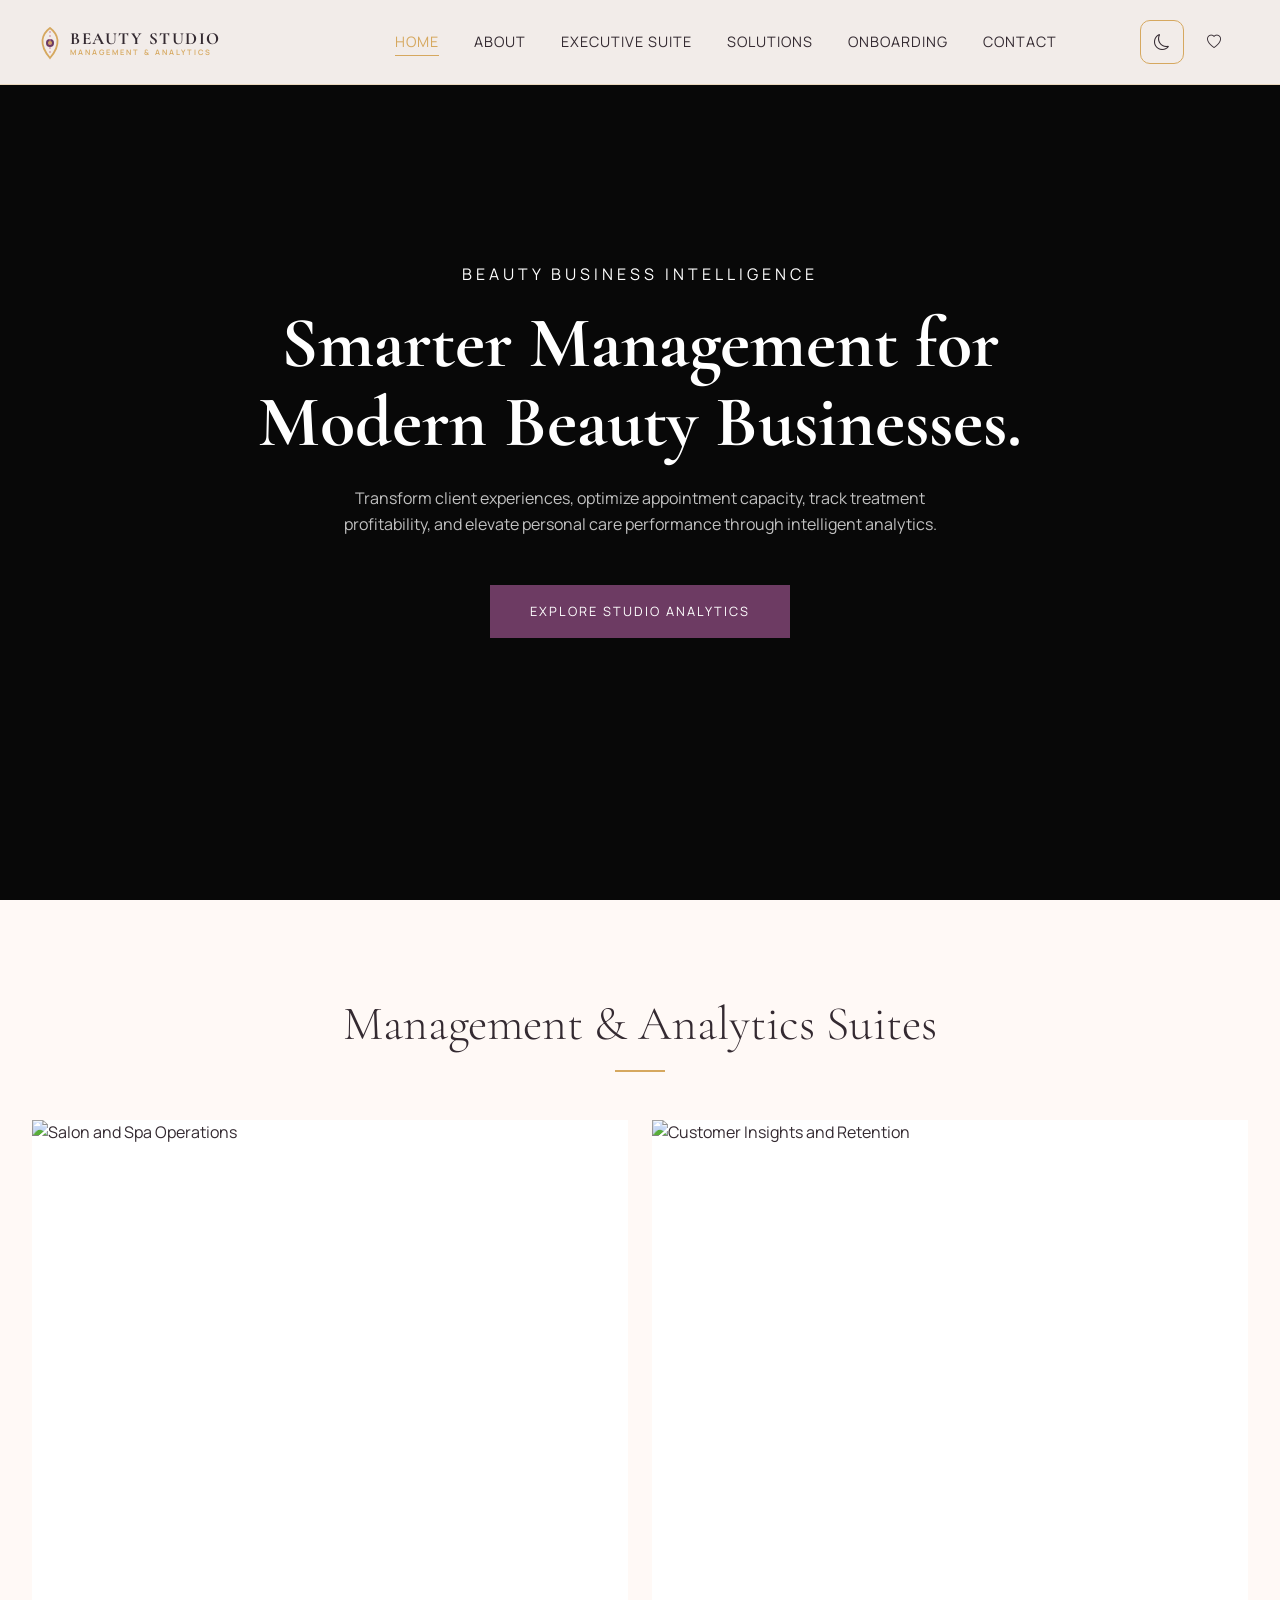
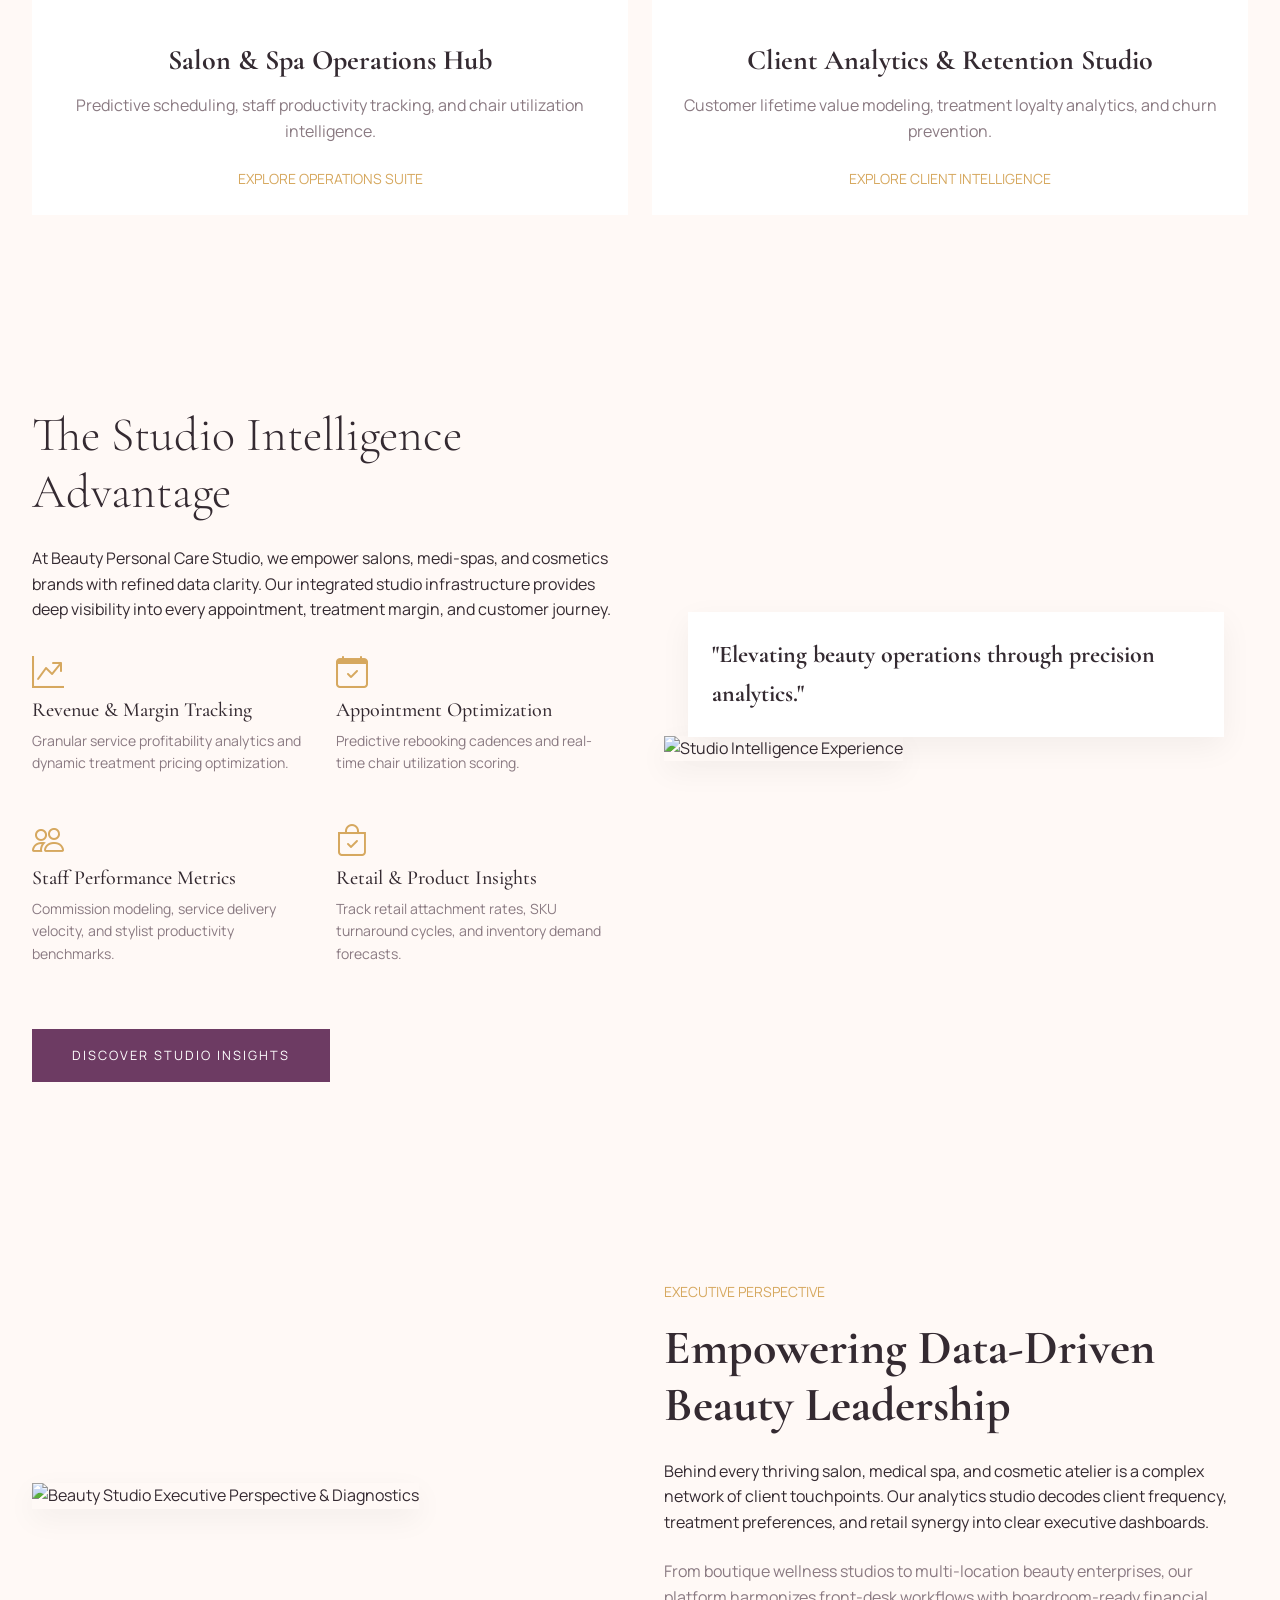
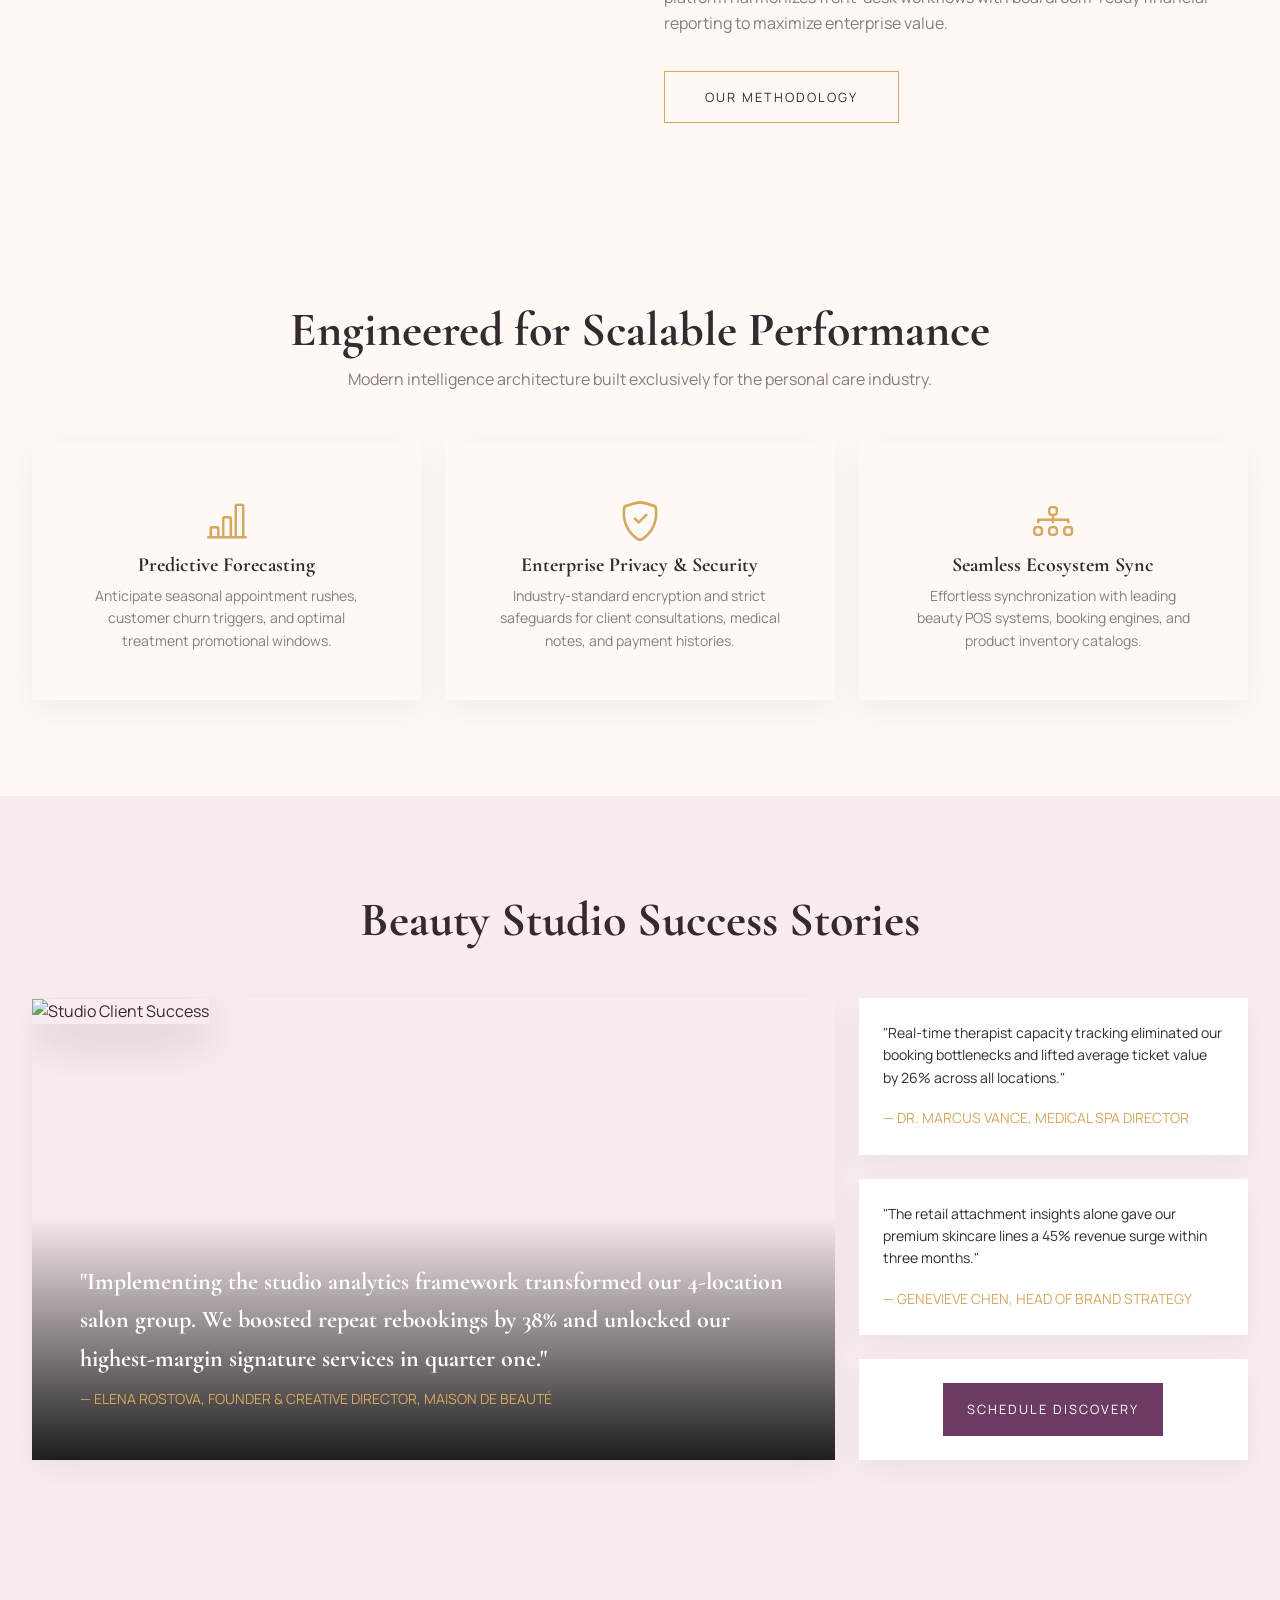
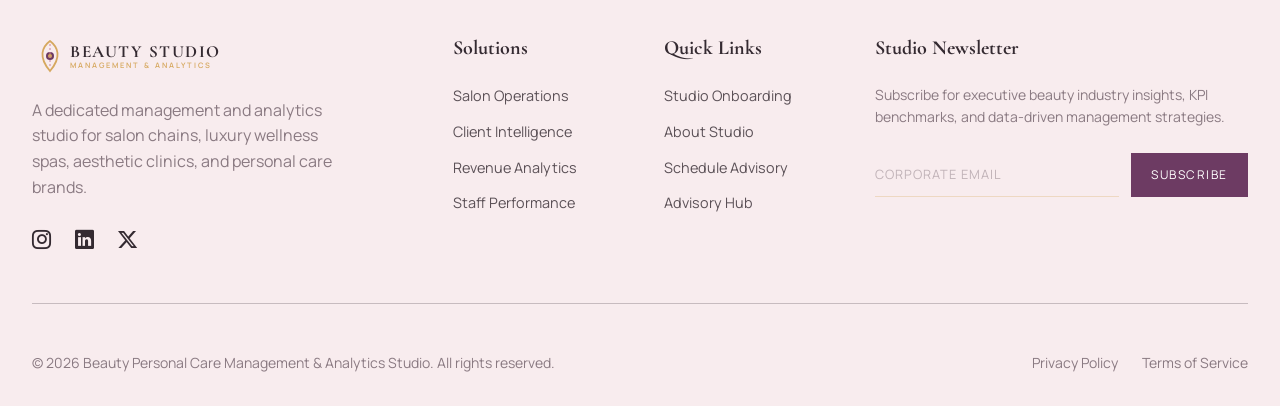
==== commit fa45205c: "Update website: fix responsive layouts, contrast, image cropping, and footer button alignment" ====
--- a/index.html
+++ b/index.html
@@ -28,19 +28,16 @@
 
             <div class="nav-links-desktop d-none d-lg-block">
                 <a href="index.html" class="nav-link-custom active">Home</a>
+                <a href="about.html" class="nav-link-custom">About</a>
                 <a href="home2.html" class="nav-link-custom">Executive Suite</a>
                 <a href="collections.html" class="nav-link-custom">Solutions</a>
                 <a href="consignment.html" class="nav-link-custom">Onboarding</a>
-                <a href="about.html" class="nav-link-custom">About</a>
                 <a href="contact.html" class="nav-link-custom">Contact</a>
             </div>
 
             <div class="header-actions d-flex align-items-center">
                 <button id="theme-toggle" class="btn border-0 p-2 me-2 d-none d-lg-inline-flex" aria-label="Toggle Theme">
                     <i class="bi bi-moon"></i>
-                </button>
-                <button id="rtl-toggle" class="btn border-0 p-2 me-2 d-none d-lg-inline-flex" aria-label="Toggle RTL">
-                    <i class="bi bi-text-paragraph"></i>
                 </button>
                 <a href="#" class="nav-link-custom me-3 d-none d-lg-inline-flex"><i class="bi bi-heart"></i></a>
                 <button id="hamburger-menu" class="btn border-0 p-0 d-lg-none" aria-label="Open Menu">
@@ -55,21 +52,17 @@
     <div id="sidebar-menu" class="sidebar-menu">
         <div id="sidebar-close" class="sidebar-close"><i class="bi bi-x-lg"></i></div>
         <nav class="d-flex flex-column gap-4">
-            <a href="index.html" class="fs-4 luxury-heading">Home</a>
-            <a href="home2.html" class="fs-4 luxury-heading">Executive Suite</a>
-            <a href="collections.html" class="fs-4 luxury-heading">Solutions</a>
-            <a href="consignment.html" class="fs-4 luxury-heading">Onboarding</a>
-            <a href="about.html" class="fs-4 luxury-heading">Our Story</a>
-            <a href="contact.html" class="fs-4 luxury-heading">Contact</a>
+            <a href="index.html" class="sidebar-nav-link active">Home</a>
+            <a href="about.html" class="sidebar-nav-link">About</a>
+            <a href="home2.html" class="sidebar-nav-link">Executive Suite</a>
+            <a href="collections.html" class="sidebar-nav-link">Solutions</a>
+            <a href="consignment.html" class="sidebar-nav-link">Onboarding</a>
+            <a href="contact.html" class="sidebar-nav-link">Contact</a>
         </nav>
         <div class="sidebar-utilities d-flex align-items-center gap-3 mt-4 pt-4">
             <button class="btn theme-toggle-btn d-inline-flex align-items-center gap-2" aria-label="Toggle Theme">
                 <i class="bi bi-moon"></i>
                 <span class="theme-label">Dark Mode</span>
-            </button>
-            <button class="btn rtl-toggle-btn d-inline-flex align-items-center gap-2" aria-label="Toggle RTL">
-                <i class="bi bi-text-paragraph"></i>
-                <span class="rtl-label">RTL</span>
             </button>
         </div>
     </div>
@@ -96,26 +89,30 @@
                 </div>
             </div>
 
-            <div class="row g-4">
-                <div class="col-md-6">
-                    <div class="product-card">
-                        <img src="images/collection_bridal.png" alt="Salon and Spa Operations">
-                        <div class="product-info">
-                            <h3>Salon & Spa Operations Hub</h3>
-                            <p class="text-muted">Predictive scheduling, staff productivity tracking, and chair utilization intelligence.</p>
+            <div class="row g-4 align-items-stretch">
+                <div class="col-md-6 d-flex">
+                    <div class="product-card w-100 d-flex flex-column mb-0">
+                        <img src="https://images.unsplash.com/photo-1527799820374-dcf8d9d4a388?auto=format&fit=crop&w=800&q=80" alt="Salon and Spa Operations">
+                        <div class="product-info d-flex flex-column flex-grow-1 justify-content-between">
+                            <div>
+                                <h3 class="mb-3">Salon &amp; Spa Operations Hub</h3>
+                                <p class="text-muted mb-4">Predictive scheduling, staff productivity tracking, and chair utilization intelligence.</p>
+                            </div>
                             <a href="collections.html?category=operations"
-                                class="text-gold text-uppercase letter-spacing-1 small">Explore Operations Suite</a>
-                        </div>
-                    </div>
-                </div>
-                <div class="col-md-6">
-                    <div class="product-card">
-                        <img src="images/collection_formal.png" alt="Customer Insights and Retention">
-                        <div class="product-info">
-                            <h3>Client Analytics & Retention Studio</h3>
-                            <p class="text-muted">Customer lifetime value modeling, treatment loyalty analytics, and churn prevention.</p>
+                                class="text-gold text-uppercase letter-spacing-1 small mt-auto">Explore Operations Suite</a>
+                        </div>
+                    </div>
+                </div>
+                <div class="col-md-6 d-flex">
+                    <div class="product-card w-100 d-flex flex-column mb-0">
+                        <img src="https://images.unsplash.com/photo-1487412720507-e7ab37603c6f?auto=format&fit=crop&w=800&q=80" alt="Customer Insights and Retention">
+                        <div class="product-info d-flex flex-column flex-grow-1 justify-content-between">
+                            <div>
+                                <h3 class="mb-3">Client Analytics &amp; Retention Studio</h3>
+                                <p class="text-muted mb-4">Customer lifetime value modeling, treatment loyalty analytics, and churn prevention.</p>
+                            </div>
                             <a href="collections.html?category=analytics"
-                                class="text-gold text-uppercase letter-spacing-1 small">Explore Client Intelligence</a>
+                                class="text-gold text-uppercase letter-spacing-1 small mt-auto">Explore Client Intelligence</a>
                         </div>
                     </div>
                 </div>
@@ -156,7 +153,7 @@
                 </div>
                 <div class="col-lg-6">
                     <div class="position-relative">
-                        <img src="images/consignment_process.png" alt="Studio Intelligence Experience"
+                        <img src="https://images.unsplash.com/photo-1460925895917-afdab827c52f?auto=format&fit=crop&w=800&q=80" alt="Studio Intelligence Experience"
                             class="img-fluid luxury-shadow">
                         <div class="position-absolute bottom-0 end-0 bg-white p-4 d-block m-4 luxury-shadow"
                             style="background: var(--card-bg) !important;">
@@ -180,7 +177,7 @@
                     <a href="about.html" class="btn-outline">Our Methodology</a>
                 </div>
                 <div class="col-lg-6">
-                    <img src="images/collection_formal.png" alt="Beauty Studio Executive Perspective & Diagnostics" class="img-fluid luxury-shadow">
+                    <img src="https://images.unsplash.com/photo-1551836022-4c4c79ecde51?auto=format&fit=crop&w=800&q=80" alt="Beauty Studio Executive Perspective & Diagnostics" class="img-fluid luxury-shadow">
                 </div>
             </div>
         </div>
@@ -226,7 +223,7 @@
             <div class="row g-4 align-items-stretch">
                 <div class="col-lg-8">
                     <div class="h-100 p-0 overflow-hidden luxury-shadow position-relative" style="min-height: 400px;">
-                        <img src="images/consignment_process.png" alt="Studio Client Success"
+                        <img src="https://images.unsplash.com/photo-1507652313519-d4e9174996dd?auto=format&fit=crop&w=1200&q=80" alt="Studio Client Success"
                             class="img-fluid w-100 h-100 object-fit-cover shadow-lg">
                         <div class="position-absolute bottom-0 start-0 p-5 w-100"
                             style="background: linear-gradient(transparent, rgba(0,0,0,0.88));">
@@ -287,7 +284,7 @@
                 <div class="col-md-4 col-lg-4">
                     <h5 class="luxury-heading mb-4">Studio Newsletter</h5>
                     <p class="small text-muted mb-4">Subscribe for executive beauty industry insights, KPI benchmarks, and data-driven management strategies.</p>
-                    <div class="d-flex">
+                    <div class="d-flex newsletter-input-group">
                         <input type="email" class="form-control-luxury me-2" placeholder="Corporate Email">
                         <button class="btn-gold px-4">Subscribe</button>
                     </div>
--- a/css/style.css
+++ b/css/style.css
@@ -305,6 +305,59 @@
     right: 0;
 }
 
+/* Sidebar Nav Links - Styled identical to web view navigation */
+.sidebar-menu nav {
+    gap: 1.5rem !important;
+}
+
+.sidebar-menu nav a,
+.sidebar-nav-link {
+    font-family: var(--font-body);
+    font-size: 0.95rem;
+    font-weight: 600;
+    text-transform: uppercase;
+    letter-spacing: 1.5px;
+    color: var(--text-main);
+    text-decoration: none;
+    position: relative;
+    display: inline-block;
+    width: fit-content;
+    padding: 0.35rem 0;
+    transition: var(--transition-smooth);
+}
+
+.sidebar-menu nav a::after,
+.sidebar-nav-link::after {
+    content: '';
+    position: absolute;
+    bottom: -3px;
+    left: 0;
+    width: 0;
+    height: 2px;
+    background: var(--accent-gold);
+    transition: var(--transition-smooth);
+}
+
+.sidebar-menu nav a:hover,
+.sidebar-nav-link:hover {
+    color: var(--accent-gold);
+}
+
+.sidebar-menu nav a:hover::after,
+.sidebar-nav-link:hover::after {
+    width: 100%;
+}
+
+.sidebar-menu nav a.active,
+.sidebar-nav-link.active {
+    color: var(--accent-gold) !important;
+}
+
+.sidebar-menu nav a.active::after,
+.sidebar-nav-link.active::after {
+    width: 100% !important;
+}
+
 .sidebar-utilities {
     border-top: 1px solid rgba(214, 168, 95, 0.25) !important;
 }
@@ -431,21 +484,156 @@
     background: var(--secondary-bg);
 }
 
-/* Vault Cards */
+/* Vault Cards & Studio Intelligence Section */
+.platinum-vault-section {
+    background-color: var(--primary-bg) !important;
+}
+
+.platinum-vault-section .luxury-heading {
+    color: var(--text-main);
+}
+
+.platinum-vault-section .text-muted {
+    color: var(--text-muted) !important;
+    opacity: 0.95;
+}
+
+[data-theme="dark"] .platinum-vault-section .luxury-heading {
+    color: #FFFFFF !important;
+}
+
+[data-theme="dark"] .platinum-vault-section p.text-muted {
+    color: rgba(255, 249, 246, 0.88) !important;
+}
+
+[data-theme="light"] .platinum-vault-section p.text-muted {
+    color: rgba(52, 42, 49, 0.85) !important;
+}
+
+.platinum-vault-grid {
+    display: flex;
+    flex-wrap: wrap;
+}
+
+.platinum-vault-grid > [class*="col-"] {
+    display: flex;
+}
+
 .vault-card {
     border: 1px solid var(--accent-gold);
-    padding: 2.5rem;
+    background: var(--card-bg);
+    padding: 2.5rem 1.75rem;
     transition: var(--transition-smooth);
     text-align: center;
-}
-
+    width: 100%;
+    height: 100%;
+    min-height: 340px;
+    display: flex;
+    flex-direction: column;
+    align-items: center;
+    border-radius: 4px;
+    box-shadow: 0 4px 20px rgba(0, 0, 0, 0.04);
+}
+
+[data-theme="dark"] .vault-card {
+    background: #2D222A;
+    border-color: rgba(214, 168, 95, 0.45);
+}
+
+.vault-card .text-gold {
+    color: var(--accent-gold);
+    font-weight: 700;
+    transition: var(--transition-smooth);
+}
+
+.vault-card .luxury-heading {
+    min-height: 3.2rem;
+    display: flex;
+    align-items: center;
+    justify-content: center;
+    font-size: 1.35rem;
+    line-height: 1.3;
+    transition: var(--transition-smooth);
+}
+
+[data-theme="dark"] .vault-card .luxury-heading {
+    color: #FFFFFF !important;
+}
+
+[data-theme="light"] .vault-card .luxury-heading {
+    color: #241B22 !important;
+}
+
+.vault-card p {
+    flex-grow: 1;
+    font-size: 0.9rem;
+    line-height: 1.6;
+    margin-bottom: 2rem;
+    transition: var(--transition-smooth);
+}
+
+[data-theme="dark"] .vault-card p {
+    color: rgba(255, 249, 246, 0.88) !important;
+}
+
+[data-theme="light"] .vault-card p {
+    color: rgba(52, 42, 49, 0.85) !important;
+}
+
+.vault-card .btn-outline {
+    margin-top: auto;
+    min-width: 140px;
+    display: inline-flex;
+    justify-content: center;
+    align-items: center;
+    padding: 0.75rem 1.75rem;
+    border: 1px solid var(--accent-gold);
+    color: var(--text-main);
+    font-weight: 600;
+    transition: var(--transition-smooth);
+}
+
+[data-theme="dark"] .vault-card .btn-outline {
+    color: #FFFFFF;
+}
+
+/* Hover State - High Contrast Luxury Gold with Deep Dark Text */
 .vault-card:hover {
-    background: var(--accent-gold);
-    color: var(--btn-text);
+    background: var(--accent-gold) !important;
+    border-color: var(--accent-gold) !important;
+    transform: translateY(-6px);
+    box-shadow: 0 12px 30px rgba(214, 168, 95, 0.25);
+}
+
+.vault-card:hover .text-gold {
+    color: #1A1118 !important;
+    font-weight: 800;
+    opacity: 0.85;
+}
+
+.vault-card:hover .luxury-heading,
+.vault-card:hover h4 {
+    color: #1A1118 !important;
+    font-weight: 700;
 }
 
 .vault-card:hover p {
-    color: var(--btn-text) !important;
+    color: #241B22 !important;
+    font-weight: 500;
+    opacity: 1 !important;
+}
+
+.vault-card:hover .btn-outline {
+    border-color: #1A1118 !important;
+    color: #1A1118 !important;
+    background: transparent !important;
+    font-weight: 700;
+}
+
+.vault-card:hover .btn-outline:hover {
+    background: #1A1118 !important;
+    color: var(--accent-gold) !important;
+    border-color: #1A1118 !important;
 }
 
 /* Stories / Testimonials */
@@ -483,10 +671,11 @@
 
     .hero-split-image {
         width: 100%;
-        height: 70vh;
-        min-height: 450px;
+        height: 52vh;
+        min-height: 360px;
         background-size: cover !important;
-        background-position: center top !important;
+        background-position: center center !important;
+        background-repeat: no-repeat !important;
     }
 
     .hero-split-content {
@@ -496,18 +685,23 @@
 
 @media (max-width: 767px) {
     .hero-split-image {
-        background-size: contain !important;
+        width: 100%;
+        height: 48vh;
+        min-height: 320px;
+        background-size: cover !important;
         background-repeat: no-repeat !important;
-        height: 120vw;
-        min-height: 400px;
+        background-position: center center !important;
     }
 }
 
 @media (min-width: 768px) and (max-width: 991px) {
     .hero-split-image {
-        background-size: contain !important;
+        width: 100%;
+        height: 50vh;
+        min-height: 380px;
+        background-size: cover !important;
         background-repeat: no-repeat !important;
-        background-position: center !important;
+        background-position: center center !important;
     }
 }
 
@@ -578,7 +772,7 @@
 }
 
 .hero-full-image {
-    background-size: contain !important;
+    background-size: cover !important;
     background-repeat: no-repeat !important;
     background-position: center center !important;
     background-color: #111;
@@ -614,11 +808,29 @@
     overflow: hidden;
     transition: var(--transition-smooth);
     margin-bottom: 2rem;
+    height: 100%;
+    display: flex;
+    flex-direction: column;
+}
+
+[data-theme="dark"] .product-card {
+    background: #2D222A;
+    border: 1px solid rgba(214, 168, 95, 0.25);
+    box-shadow: 0 10px 30px rgba(0, 0, 0, 0.25);
+}
+
+.row .product-card {
+    margin-bottom: 0;
 }
 
 .product-card:hover {
     transform: translateY(-10px);
     box-shadow: 0 20px 40px rgba(0, 0, 0, 0.1);
+}
+
+[data-theme="dark"] .product-card:hover {
+    box-shadow: 0 20px 40px rgba(0, 0, 0, 0.45);
+    border-color: var(--accent-gold);
 }
 
 .product-card img {
@@ -632,9 +844,87 @@
     transform: scale(1.05);
 }
 
+/* Product Card Badges & Wishlist Buttons */
+.product-card .badge,
+.product-suite-badge {
+    background: #FFFFFF !important;
+    color: #1A1118 !important;
+    font-weight: 600 !important;
+    letter-spacing: 0.5px;
+    box-shadow: 0 4px 12px rgba(0, 0, 0, 0.15);
+}
+
+[data-theme="dark"] .product-card .badge,
+[data-theme="dark"] .product-card .badge.bg-white,
+[data-theme="dark"] .product-suite-badge {
+    background: var(--accent-gold) !important;
+    color: #1A1118 !important;
+    font-weight: 700 !important;
+    box-shadow: 0 4px 15px rgba(0, 0, 0, 0.4);
+}
+
+.product-card .wishlist-btn {
+    background: #FFFFFF !important;
+    color: #1A1118 !important;
+    border: 1px solid rgba(0, 0, 0, 0.08) !important;
+    transition: var(--transition-smooth);
+}
+
+[data-theme="dark"] .product-card .wishlist-btn,
+[data-theme="dark"] .wishlist-btn.bg-white {
+    background: rgba(45, 34, 42, 0.9) !important;
+    border: 1px solid var(--accent-gold) !important;
+    color: var(--accent-gold) !important;
+    box-shadow: 0 4px 12px rgba(0, 0, 0, 0.3) !important;
+}
+
+[data-theme="dark"] .product-card .wishlist-btn:hover,
+[data-theme="dark"] .wishlist-btn.bg-white:hover {
+    background: var(--accent-gold) !important;
+    color: #1A1118 !important;
+}
+
 .product-info {
     padding: 1.5rem;
     text-align: center;
+    display: flex;
+    flex-direction: column;
+    flex-grow: 1;
+    justify-content: space-between;
+}
+
+[data-theme="dark"] .product-info {
+    background: #2D222A;
+}
+
+[data-theme="dark"] .product-info .text-gold {
+    color: var(--accent-gold) !important;
+    font-weight: 700;
+    letter-spacing: 1.5px;
+}
+
+[data-theme="dark"] .product-info h5 a {
+    color: #FFFFFF !important;
+    font-weight: 600;
+    transition: var(--transition-smooth);
+}
+
+[data-theme="dark"] .product-info h5 a:hover {
+    color: var(--accent-gold) !important;
+}
+
+[data-theme="dark"] .product-info p.fs-5 {
+    color: #FFFFFF !important;
+    font-weight: 700;
+}
+
+[data-theme="dark"] .product-info p.fs-5 .text-muted {
+    color: rgba(255, 249, 246, 0.65) !important;
+    font-weight: 400;
+}
+
+.product-info a:last-child {
+    margin-top: auto;
 }
 
 /* Footer & Hover Effects */
@@ -668,13 +958,86 @@
     text-shadow: 0 0 10px var(--accent-gold);
 }
 
-/* Footer newsletter input alignment */
-footer .col-md-4.col-lg-4>.d-flex {
-    align-items: flex-end;
-}
-
-footer .col-md-4.col-lg-4>.d-flex .form-control-luxury {
-    margin-bottom: 0;
+/* Footer newsletter input and button alignment (universal) */
+.newsletter-input-group,
+footer .col-md-4.col-lg-4 > .d-flex:not(a):not(.gap-3) {
+    display: flex !important;
+    align-items: flex-end !important;
+    gap: 0.75rem;
+    width: 100%;
+}
+
+.newsletter-input-group .form-control-luxury,
+footer .col-md-4.col-lg-4 > .d-flex:not(a):not(.gap-3) .form-control-luxury {
+    flex: 1 1 auto;
+    min-width: 0;
+    width: 0;
+    margin-right: 0 !important;
+    margin-bottom: 0 !important;
+    height: 44px;
+    padding: 0.5rem 0;
+    font-size: 0.85rem;
+    line-height: 1.4;
+    border: none;
+    border-bottom: 1px solid var(--border-color);
+    background: transparent;
+    border-radius: 0;
+    color: var(--text-main) !important;
+    box-sizing: border-box;
+}
+
+.newsletter-input-group .form-control-luxury:focus,
+footer .col-md-4.col-lg-4 > .d-flex:not(a):not(.gap-3) .form-control-luxury:focus {
+    box-shadow: none;
+    border-bottom-color: var(--accent-gold);
+    background: transparent;
+}
+
+.newsletter-input-group .btn-gold,
+footer .col-md-4.col-lg-4 > .d-flex:not(a):not(.gap-3) .btn-gold {
+    flex: 0 0 auto;
+    white-space: nowrap !important;
+    height: 44px;
+    padding: 0 1.25rem !important;
+    margin-bottom: 0 !important;
+    font-size: 0.75rem;
+    letter-spacing: 1.5px;
+    align-self: flex-end;
+    display: inline-flex;
+    align-items: center;
+    justify-content: center;
+    line-height: 1;
+    box-sizing: border-box;
+}
+
+/* Onboarding / Consignment Process Section & Ready Card */
+.ready-consign-card {
+    position: static !important;
+    background: var(--card-bg) !important;
+    border: 1px solid var(--accent-gold) !important;
+    border-radius: 4px;
+    padding: 3rem 2.5rem !important;
+    box-shadow: 0 10px 30px rgba(0, 0, 0, 0.05);
+}
+
+[data-theme="dark"] .ready-consign-card {
+    background: #2D222A !important;
+    border-color: rgba(214, 168, 95, 0.35) !important;
+    box-shadow: 0 10px 30px rgba(0, 0, 0, 0.3);
+}
+
+[data-theme="dark"] .ready-consign-card h3,
+[data-theme="dark"] .ready-consign-card .luxury-heading {
+    color: #FFFFFF !important;
+}
+
+[data-theme="dark"] .ready-consign-card p,
+[data-theme="dark"] .ready-consign-card .text-muted {
+    color: rgba(255, 249, 246, 0.88) !important;
+}
+
+[data-theme="dark"] .ready-consign-card ul li {
+    color: rgba(255, 249, 246, 0.9) !important;
 }
 
 /* Responsive Grid Fixes */
@@ -690,9 +1053,34 @@
     #hamburger-menu {
         display: inline-flex !important;
     }
-}
-
-/* Home2: Platinum Vault tablet alignment fixes */
+
+    /* Footer newsletter alignment on 1024px tablet/desktop */
+    .newsletter-input-group,
+    footer .col-md-4.col-lg-4 > .d-flex:not(a):not(.gap-3) {
+        gap: 0.5rem;
+        align-items: flex-end !important;
+    }
+
+    .newsletter-input-group .form-control-luxury,
+    footer .col-md-4.col-lg-4 > .d-flex:not(a):not(.gap-3) .form-control-luxury {
+        height: 42px;
+        font-size: 0.8rem;
+        padding: 0.4rem 0;
+        margin-bottom: 0 !important;
+    }
+
+    .newsletter-input-group .btn-gold,
+    footer .col-md-4.col-lg-4 > .d-flex:not(a):not(.gap-3) .btn-gold {
+        height: 42px;
+        padding: 0 1rem !important;
+        font-size: 0.72rem;
+        letter-spacing: 1px;
+        margin-bottom: 0 !important;
+        align-self: flex-end;
+    }
+}
+
+/* Home2: Platinum Vault tablet & responsive alignment */
 @media (min-width: 768px) and (max-width: 1024px) {
     .platinum-vault-section .row.align-items-end {
         row-gap: 1rem;
@@ -703,35 +1091,52 @@
     }
 
     .platinum-vault-section .platinum-vault-grid .col-md-4 {
-        flex: 0 0 50%;
-        max-width: 50%;
+        flex: 0 0 33.333333%;
+        max-width: 33.333333%;
         display: flex;
-    }
-
-    .platinum-vault-section .platinum-vault-grid .col-md-4:last-child {
-        margin-left: auto;
-        margin-right: auto;
     }
 
     .platinum-vault-section .vault-card {
         width: 100%;
-        min-height: 100%;
-        padding: 2rem 1.5rem;
+        height: 100%;
+        min-height: 340px;
+        padding: 2rem 1.25rem;
         display: flex;
         flex-direction: column;
         align-items: center;
         text-align: center;
     }
 
-    .platinum-vault-section .vault-card .text-muted {
+    .platinum-vault-section .vault-card .luxury-heading {
+        font-size: 1.2rem;
+        min-height: 3.2rem;
+    }
+
+    .platinum-vault-section .vault-card p {
+        font-size: 0.85rem;
         margin-bottom: 1.5rem !important;
     }
 
     .platinum-vault-section .vault-card .btn-outline {
         margin-top: auto;
-        min-width: 130px;
+        min-width: 120px;
+        padding: 0.6rem 1.25rem;
         display: inline-flex;
         justify-content: center;
+    }
+}
+
+@media (max-width: 767px) {
+    .platinum-vault-section .platinum-vault-grid .col-md-4 {
+        flex: 0 0 100%;
+        max-width: 100%;
+        display: flex;
+    }
+
+    .platinum-vault-section .vault-card {
+        width: 100%;
+        min-height: 300px;
+        padding: 2.25rem 1.5rem;
     }
 }
 
@@ -794,23 +1199,34 @@
         display: none;
     }
 
-    footer .col-md-4.col-lg-4>.d-flex {
-        gap: 0.75rem;
-        align-items: flex-end;
-    }
-
-    footer .col-md-4.col-lg-4>.d-flex .form-control-luxury {
+    .newsletter-input-group,
+    footer .col-md-4.col-lg-4 > .d-flex:not(a):not(.gap-3) {
+        gap: 0.5rem;
+        align-items: flex-end !important;
+    }
+
+    .newsletter-input-group .form-control-luxury,
+    footer .col-md-4.col-lg-4 > .d-flex:not(a):not(.gap-3) .form-control-luxury {
         flex: 1 1 auto;
         min-width: 0;
+        width: 0;
         margin-right: 0 !important;
-        margin-bottom: 0;
-    }
-
-    footer .col-md-4.col-lg-4>.d-flex .btn-gold {
+        margin-bottom: 0 !important;
+        height: 42px;
+        padding: 0.4rem 0;
+        font-size: 0.8rem;
+    }
+
+    .newsletter-input-group .btn-gold,
+    footer .col-md-4.col-lg-4 > .d-flex:not(a):not(.gap-3) .btn-gold {
         flex: 0 0 auto;
-        white-space: nowrap;
-        padding: 0.95rem 1rem;
+        white-space: nowrap !important;
+        height: 42px;
+        padding: 0 1rem !important;
         letter-spacing: 1px;
+        font-size: 0.72rem;
+        margin-bottom: 0 !important;
+        align-self: flex-end;
     }
 
     .consignment-process-section {
@@ -839,20 +1255,27 @@
         margin-bottom: 2rem !important;
     }
 
-    .about-founders-section h2 {
-        white-space: nowrap;
-        font-size: 2.25rem;
-    }
-
-    .about-founders-section .founders-list {
+    .leadership-vision-section .founder-img {
+        max-height: 480px;
+        object-fit: cover;
+        object-position: top center;
+    }
+
+    .founders-list {
+        flex-direction: column !important;
+        gap: 1.5rem !important;
         width: 100%;
-        gap: 1rem !important;
-        justify-content: space-between;
-    }
-
-    .about-founders-section .founder-item {
-        flex: 1 1 0;
-        align-items: flex-start !important;
+    }
+
+    .founder-item {
+        width: 100%;
+        display: flex;
+        align-items: center;
+        gap: 1.15rem;
+    }
+
+    .founder-circle {
+        flex-shrink: 0;
     }
 }
 
@@ -905,6 +1328,253 @@
     font-weight: 700;
 }
 
+/* Collections / Solutions Page Dark Mode Contrast Enhancements */
+[data-theme="dark"] .filter-sidebar {
+    color: #FFFFFF;
+}
+
+[data-theme="dark"] .filter-sidebar .filter-title {
+    color: var(--accent-gold) !important;
+    font-weight: 700;
+    letter-spacing: 2px;
+}
+
+[data-theme="dark"] .filter-sidebar .form-check-label {
+    color: rgba(255, 249, 246, 0.9) !important;
+    font-size: 0.9rem;
+}
+
+[data-theme="dark"] .filter-sidebar .form-check-input {
+    background-color: transparent;
+    border-color: var(--accent-gold);
+}
+
+[data-theme="dark"] .filter-sidebar .form-check-input:checked {
+    background-color: var(--accent-gold);
+    border-color: var(--accent-gold);
+}
+
+select.form-control-luxury,
+select.form-select.form-control-luxury {
+    background-image: url("data:image/svg+xml,%3csvg xmlns='http://www.w3.org/2000/svg' viewBox='0 0 16 16'%3e%3cpath fill='none' stroke='%23D6A85F' stroke-linecap='round' stroke-linejoin='round' stroke-width='2' d='m2 5 6 6 6-6'/%3e%3c/svg%3e") !important;
+    background-repeat: no-repeat !important;
+    background-position: right 0.85rem center !important;
+    background-size: 16px 12px !important;
+    padding-right: 2.5rem !important;
+    cursor: pointer;
+    -webkit-appearance: none;
+    -moz-appearance: none;
+    appearance: none;
+}
+
+[data-theme="dark"] select.form-control-luxury {
+    background-color: #2D222A !important;
+    color: #FFFFFF !important;
+    border-bottom: 1px solid var(--accent-gold);
+}
+
+[data-theme="dark"] select.form-control-luxury option {
+    background-color: #2D222A;
+    color: #FFFFFF;
+}
+
+[data-theme="dark"] .filter-sidebar .btn-outline {
+    border-color: rgba(214, 168, 95, 0.45);
+    color: #FFFFFF !important;
+}
+
+[data-theme="dark"] .filter-sidebar .btn-outline:hover,
+[data-theme="dark"] .filter-sidebar .btn-outline.active {
+    background: var(--accent-gold);
+    color: #1A1118 !important;
+    border-color: var(--accent-gold);
+}
+
+.filter-btn {
+    background: transparent;
+    border: 1px solid var(--border-color);
+    color: var(--text-main);
+    padding: 0.6rem 1.5rem;
+    font-size: 0.85rem;
+    text-transform: uppercase;
+    letter-spacing: 1px;
+    font-weight: 600;
+    border-radius: 30px;
+    transition: var(--transition-smooth);
+}
+
+[data-theme="dark"] .filter-btn {
+    border-color: rgba(214, 168, 95, 0.45);
+    color: #FFFFFF;
+    background: rgba(45, 34, 42, 0.6);
+}
+
+.filter-btn:hover,
+.filter-btn.active {
+    background: var(--accent-gold);
+    border-color: var(--accent-gold);
+    color: #1A1118 !important;
+    font-weight: 700;
+}
+
+[data-theme="dark"] .col-lg-9 > .d-flex span.text-muted {
+    color: rgba(255, 249, 246, 0.88) !important;
+    font-weight: 500;
+}
+
+[data-theme="dark"] .dropdown-toggle.text-muted {
+    color: #FFFFFF !important;
+    border: 1px solid rgba(214, 168, 95, 0.35);
+    padding: 0.45rem 1.1rem;
+    border-radius: 4px;
+    background: #2D222A;
+}
+
+[data-theme="dark"] .dropdown-menu {
+    background: #2D222A;
+    border: 1px solid var(--accent-gold);
+}
+
+[data-theme="dark"] .dropdown-item {
+    color: #FFFFFF;
+}
+
+[data-theme="dark"] .dropdown-item:hover {
+    background: var(--accent-gold);
+    color: #1A1118;
+}
+
+[data-theme="dark"] .pagination .page-link {
+    background: #2D222A;
+    color: rgba(255, 249, 246, 0.88);
+    border: 1px solid rgba(214, 168, 95, 0.35) !important;
+    margin: 0 3px;
+    border-radius: 4px;
+}
+
+[data-theme="dark"] .pagination .page-item.active .page-link,
+[data-theme="dark"] .pagination .page-link.bg-gold {
+    background: var(--accent-gold) !important;
+    color: #1A1118 !important;
+    font-weight: 700;
+    border-color: var(--accent-gold) !important;
+}
+
+[data-theme="dark"] .pagination .page-link:hover:not(.bg-gold) {
+    background: rgba(214, 168, 95, 0.2);
+    color: var(--accent-gold);
+}
+
+/* Solutions Sub-sections Dark Mode Contrast */
+[data-theme="dark"] section.bg-ivory {
+    background-color: var(--primary-bg) !important;
+}
+
+[data-theme="dark"] section.bg-ivory h2,
+[data-theme="dark"] section.bg-ivory .luxury-heading {
+    color: #FFFFFF !important;
+}
+
+[data-theme="dark"] section.bg-ivory p,
+[data-theme="dark"] section.bg-ivory .text-muted {
+    color: rgba(255, 249, 246, 0.88) !important;
+}
+
+[data-theme="dark"] section.bg-ivory ul li {
+    color: #FFFFFF !important;
+    font-weight: 500;
+}
+
+[data-theme="dark"] section:not(.bg-ivory) .text-muted {
+    color: rgba(255, 249, 246, 0.85) !important;
+}
+
+[data-theme="dark"] .opacity-75 {
+    opacity: 0.95 !important;
+}
+
+[data-theme="dark"] .opacity-75 .luxury-heading {
+    color: rgba(255, 249, 246, 0.95) !important;
+}
+
+/* Leadership & Vision Section (About Founders) */
+.leadership-vision-section .founder-img {
+    width: 100%;
+    height: auto;
+    max-height: 560px;
+    object-fit: cover;
+    object-position: top center;
+    border-radius: 4px;
+    box-shadow: 0 12px 35px rgba(0, 0, 0, 0.08);
+}
+
+.founders-list {
+    display: flex;
+    flex-wrap: wrap;
+    gap: 2.5rem;
+    align-items: center;
+}
+
+.founder-item {
+    display: flex;
+    align-items: center;
+    gap: 1.15rem;
+}
+
+.founder-circle {
+    width: 48px;
+    height: 48px;
+    min-width: 48px;
+    min-height: 48px;
+    flex-shrink: 0;
+    border-radius: 50%;
+    background-color: var(--accent-gold);
+    color: #241B22;
+    font-weight: 700;
+    font-size: 1.15rem;
+    display: flex;
+    align-items: center;
+    justify-content: center;
+    box-shadow: 0 4px 14px rgba(214, 168, 95, 0.28);
+}
+
+.founder-content {
+    display: flex;
+    flex-direction: column;
+    justify-content: center;
+}
+
+.founder-content h6 {
+    margin-bottom: 0.2rem;
+    font-family: var(--font-heading);
+    font-size: 1.2rem;
+    font-weight: 600;
+    letter-spacing: 0.5px;
+    color: var(--text-main);
+    line-height: 1.25;
+}
+
+.founder-content p {
+    margin-bottom: 0;
+    font-size: 0.85rem;
+    color: var(--text-muted);
+    line-height: 1.35;
+}
+
+[data-theme="dark"] .founder-circle {
+    background-color: var(--accent-gold);
+    color: #241B22;
+    box-shadow: 0 4px 16px rgba(214, 168, 95, 0.25);
+}
+
+[data-theme="dark"] .founder-content h6 {
+    color: #FFFFFF;
+}
+
+[data-theme="dark"] .founder-content p {
+    color: rgba(255, 249, 246, 0.75);
+}
+
 /* UI Utility Classes */
 .text-gold {
     color: var(--accent-gold);
@@ -1002,3 +1672,104 @@
         display: none !important;
     }
 }
+
+/* Social Insights Grid & Channel Cards */
+.social-insights-grid {
+    display: grid;
+    grid-template-columns: repeat(4, 1fr);
+    gap: 1.5rem;
+    max-width: 1200px;
+    margin: 0 auto;
+    width: 100%;
+}
+
+.social-channel-card {
+    display: flex;
+    align-items: center;
+    gap: 1.15rem;
+    padding: 1.25rem 1.5rem;
+    background: var(--card-bg);
+    border-left: 3px solid var(--accent-gold);
+    border-radius: 0 4px 4px 0;
+    text-decoration: none;
+    color: var(--text-main);
+    box-shadow: 0 10px 30px rgba(0, 0, 0, 0.05);
+    transition: var(--transition-smooth);
+    width: 100%;
+    text-align: left;
+}
+
+.social-channel-card:hover {
+    transform: translateY(-3px);
+    box-shadow: 0 14px 35px rgba(214, 168, 95, 0.15);
+    color: var(--text-main);
+}
+
+.social-channel-card .social-card-icon {
+    width: 40px;
+    height: 40px;
+    min-width: 40px;
+    min-height: 40px;
+    flex-shrink: 0;
+    display: inline-flex;
+    align-items: center;
+    justify-content: center;
+    font-size: 1.85rem;
+    color: var(--accent-gold);
+    text-align: center;
+}
+
+.social-channel-card .social-card-info {
+    text-align: left;
+    min-width: 0;
+    flex: 1;
+}
+
+.social-channel-card .social-card-info h6 {
+    margin-bottom: 0.2rem;
+    font-size: 1.15rem;
+    line-height: 1.25;
+    color: var(--text-main);
+}
+
+.social-channel-card .social-card-info p {
+    margin-bottom: 0;
+    font-size: 0.85rem;
+    line-height: 1.35;
+    color: var(--text-muted);
+}
+
+[data-theme="dark"] .social-channel-card {
+    background: #2D222A;
+    box-shadow: 0 10px 30px rgba(0, 0, 0, 0.25);
+}
+
+[data-theme="dark"] .social-channel-card .social-card-info h6 {
+    color: #FFFFFF;
+}
+
+[data-theme="dark"] .social-channel-card .social-card-info p {
+    color: rgba(255, 249, 246, 0.72);
+}
+
+@media (max-width: 991px) {
+    .social-insights-grid {
+        grid-template-columns: repeat(2, 1fr);
+        gap: 1.25rem;
+        max-width: 650px;
+        margin: 0 auto;
+    }
+}
+
+@media (max-width: 576px) {
+    .social-insights-grid {
+        grid-template-columns: 1fr;
+        gap: 1rem;
+        max-width: 100%;
+        margin: 0 auto;
+    }
+
+    .social-channel-card {
+        padding: 1.15rem 1.25rem;
+    }
+}
